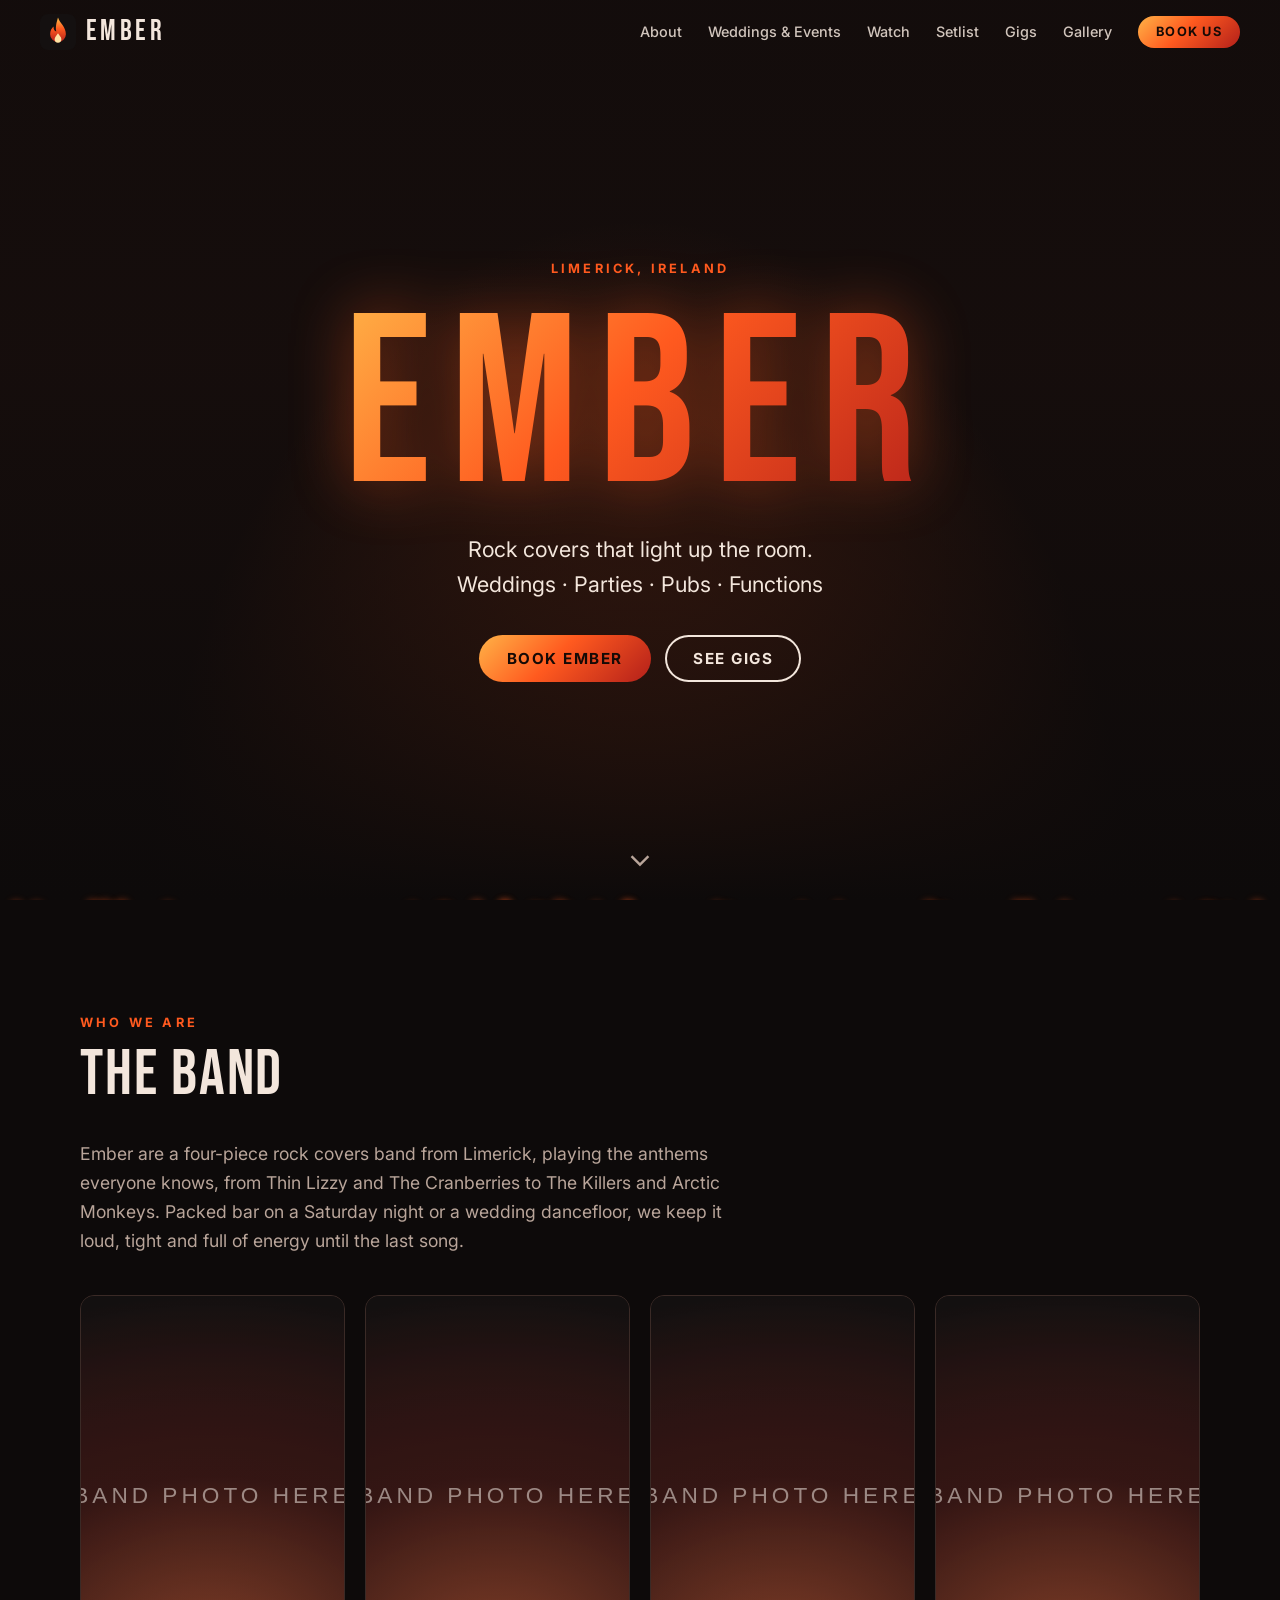
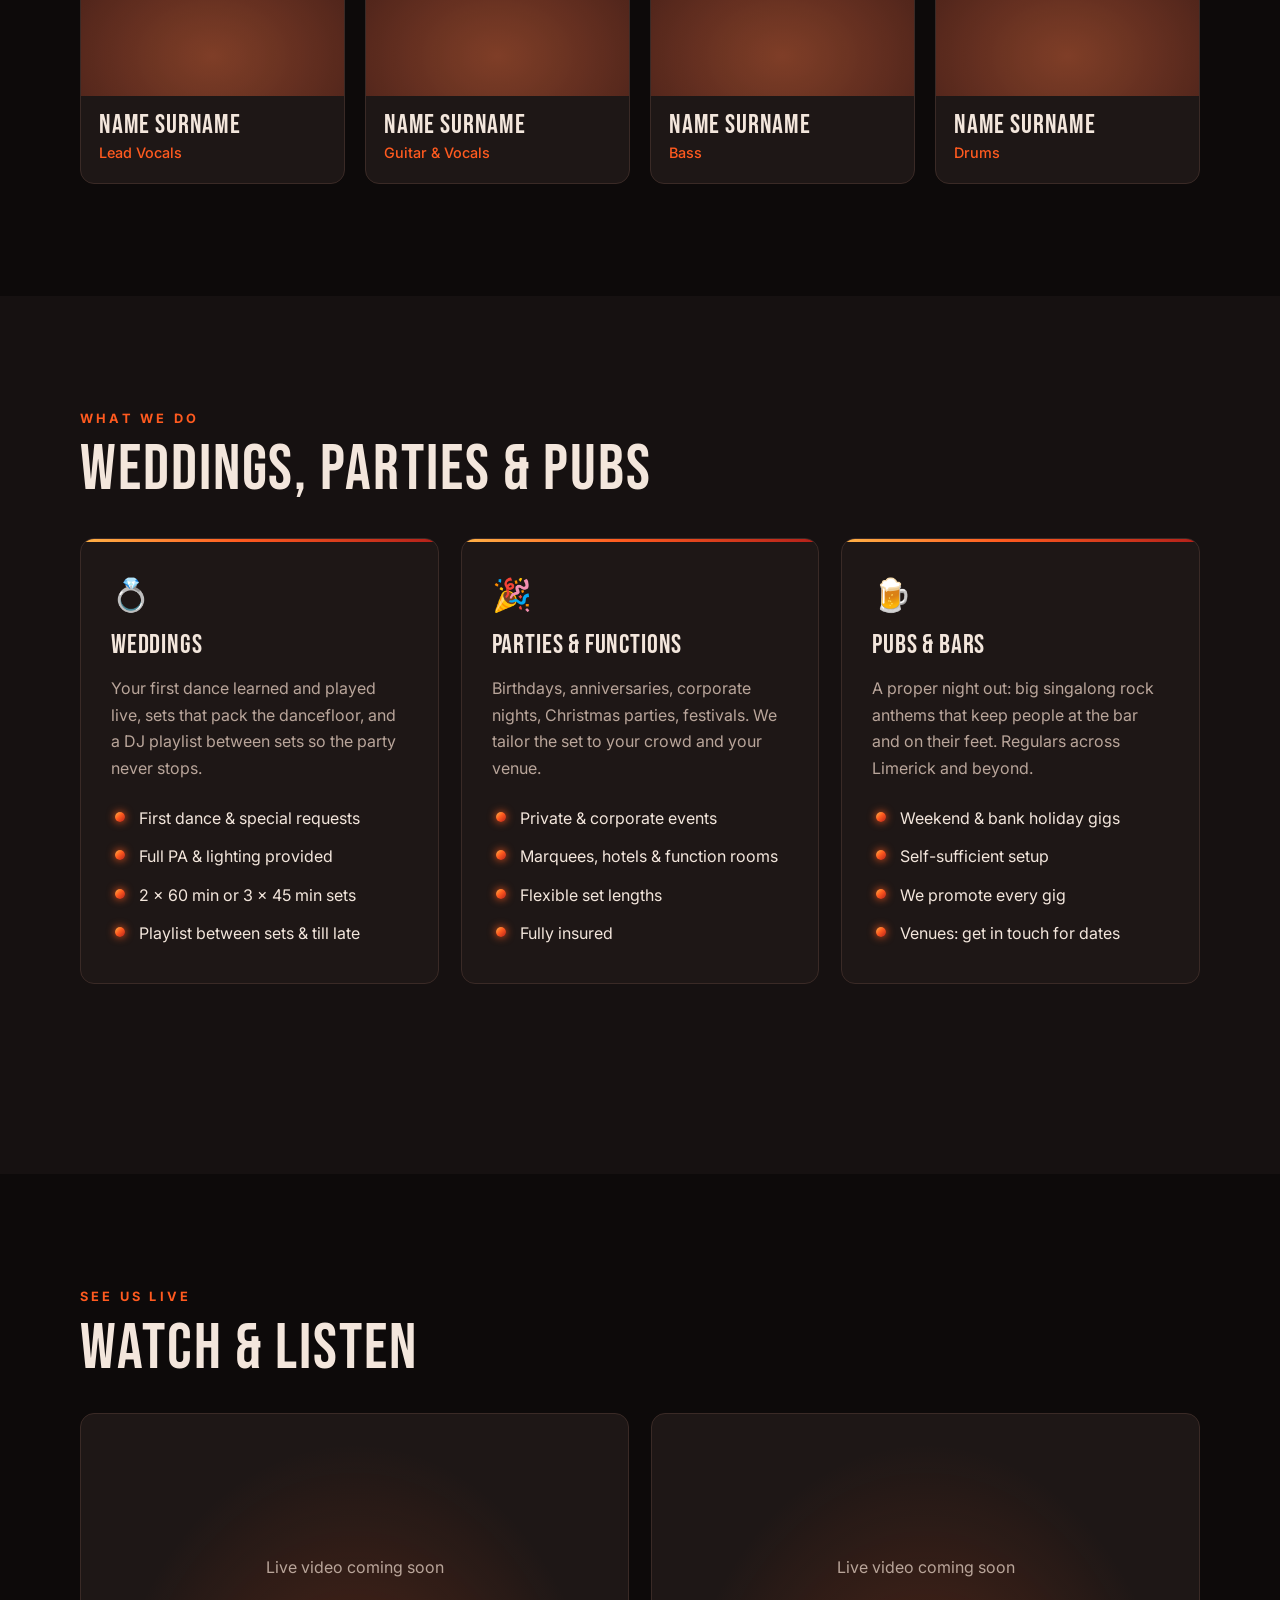
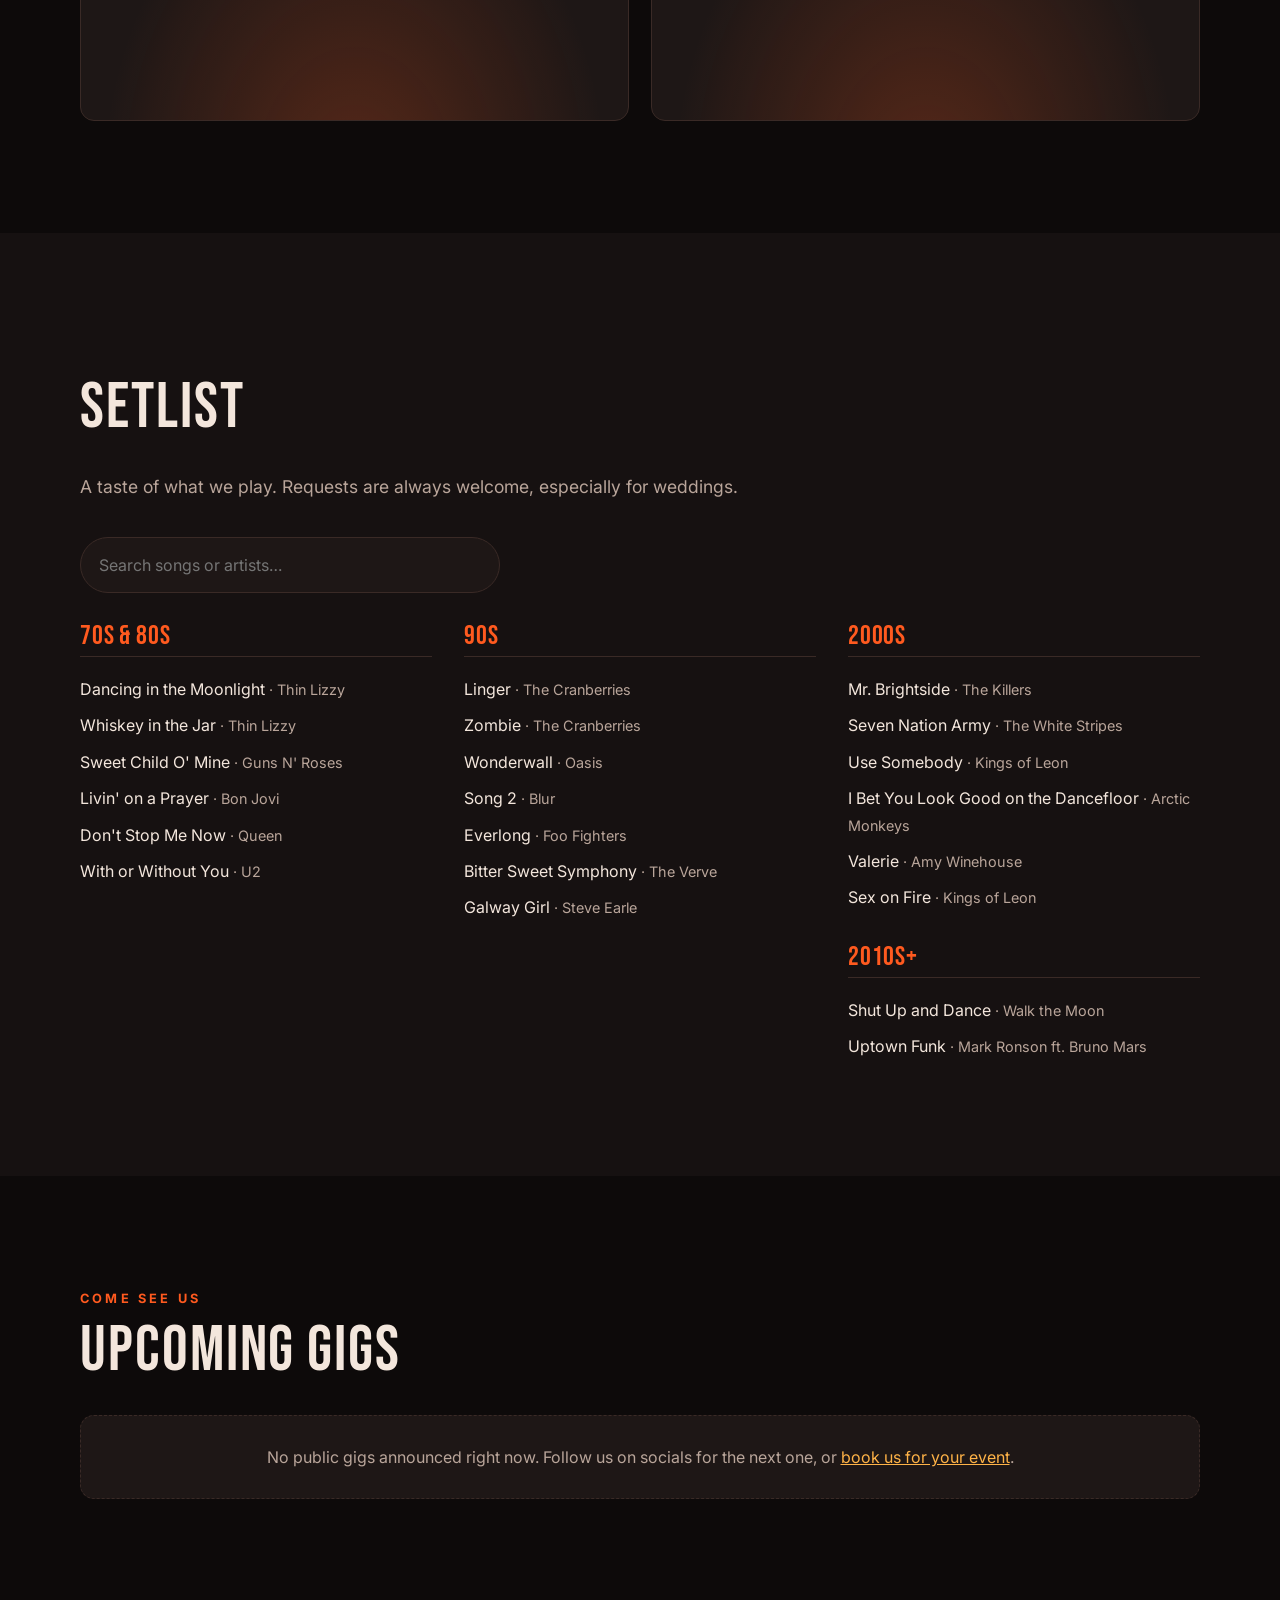
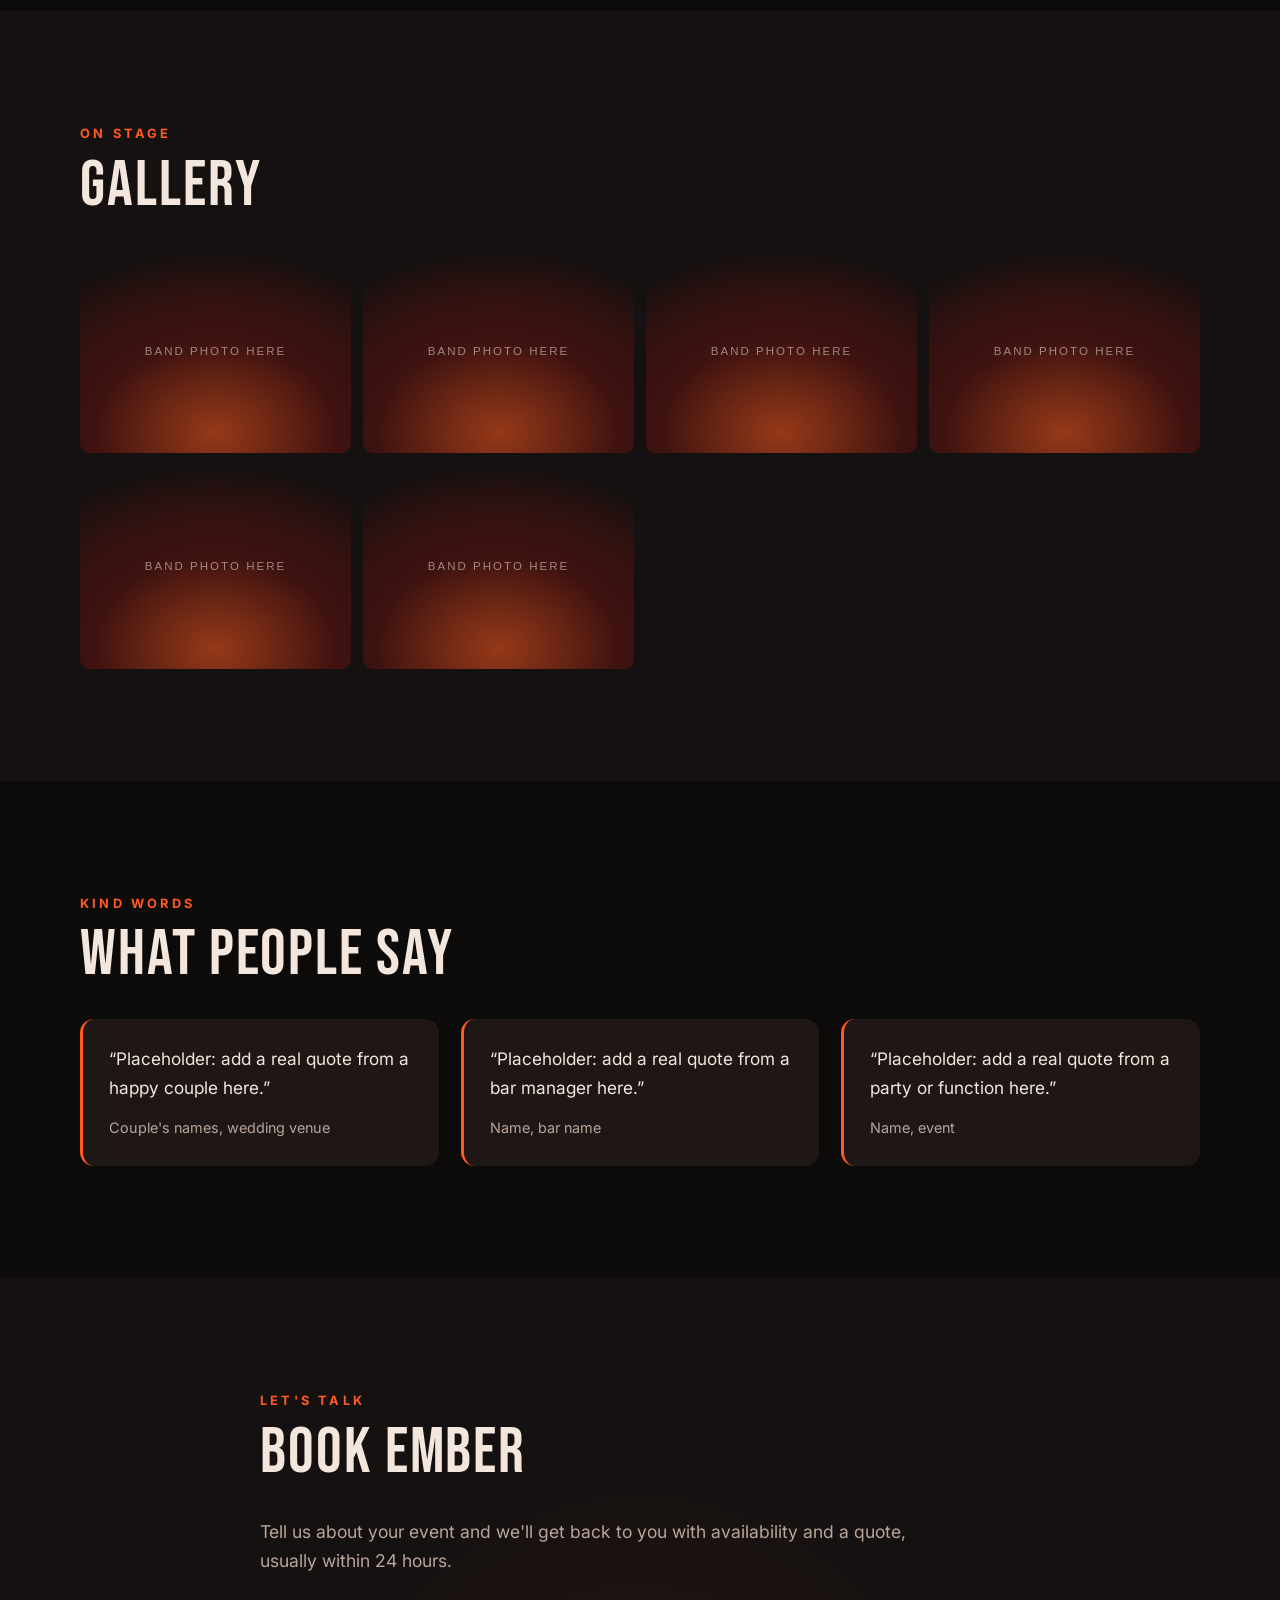
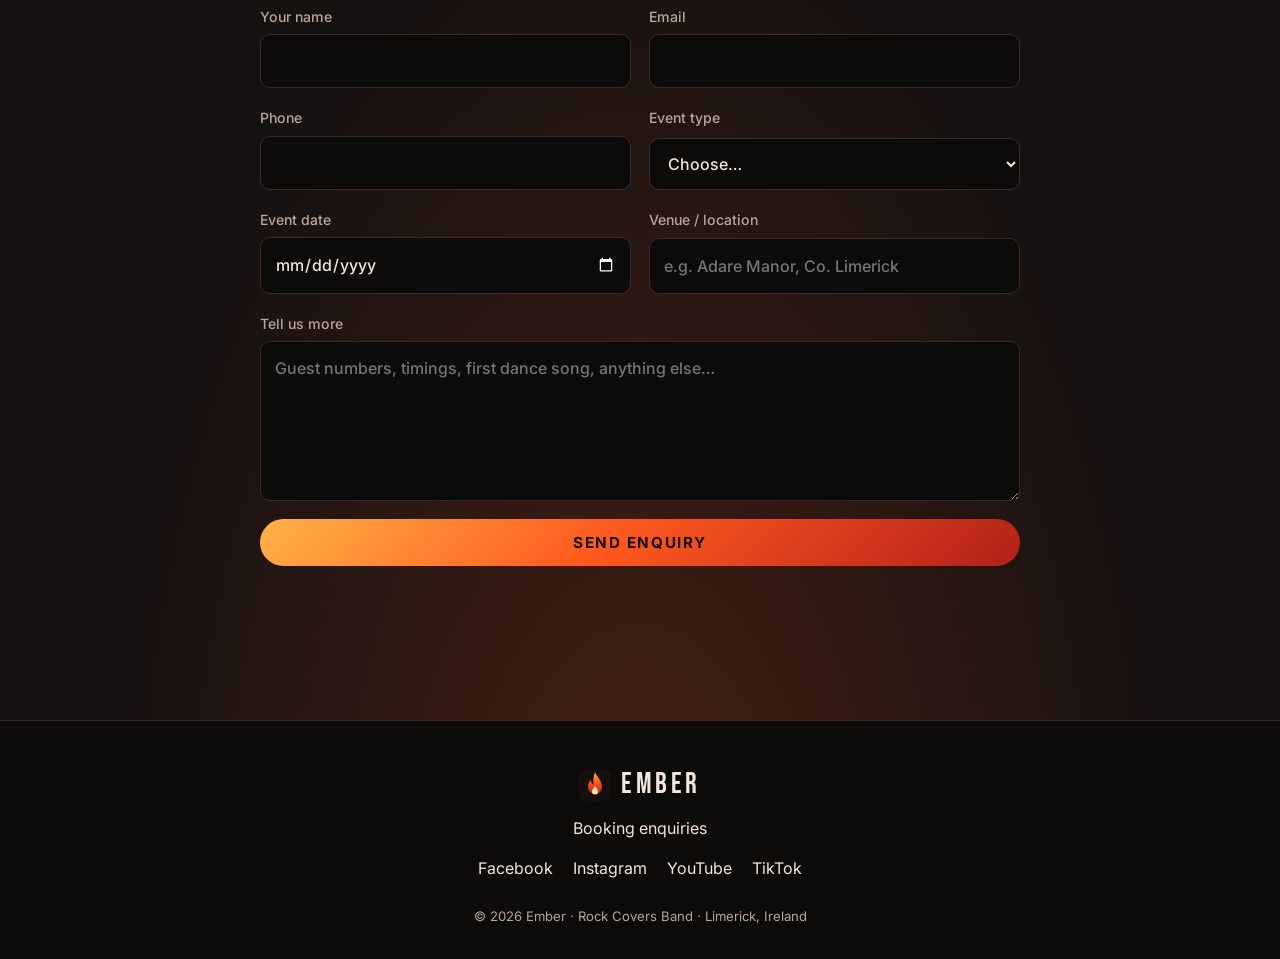
==== index.html @ 94ee2425 "Ember website: initial site" ====
<!doctype html>
<html lang="en-IE">
<head>
  <meta charset="utf-8">
  <meta name="viewport" content="width=device-width, initial-scale=1">
  <title>Ember | Rock Covers Band, Limerick | Weddings, Parties &amp; Pubs</title>
  <meta name="description" content="Ember is a high-energy rock covers band based in Limerick, Ireland. Book us for weddings, parties, corporate events and functions across Munster.">
  <link rel="canonical" href="https://emberireland.com/">
  <meta name="theme-color" content="#0d0a0a">
  <link rel="icon" href="images/logo.svg" type="image/svg+xml">

  <!-- Social sharing previews (swap og-image for a real band photo, 1200x630) -->
  <meta property="og:type" content="website">
  <meta property="og:title" content="Ember | Rock Covers Band, Limerick">
  <meta property="og:description" content="Rock covers for weddings, parties and pubs across Limerick and Munster.">
  <meta property="og:url" content="https://emberireland.com/">
  <meta property="og:image" content="https://emberireland.com/images/og-image.jpg">
  <meta name="twitter:card" content="summary_large_image">

  <link rel="preconnect" href="https://fonts.googleapis.com">
  <link rel="preconnect" href="https://fonts.gstatic.com" crossorigin>
  <link href="https://fonts.googleapis.com/css2?family=Bebas+Neue&family=Inter:wght@400;500;700&display=swap" rel="stylesheet">
  <link rel="stylesheet" href="css/style.css">

  <script type="application/ld+json">
  {
    "@context": "https://schema.org",
    "@type": "MusicGroup",
    "name": "Ember",
    "url": "https://emberireland.com/",
    "genre": ["Rock", "Covers", "Wedding Band"],
    "description": "Rock covers band from Limerick, Ireland, available for weddings, parties and functions.",
    "foundingLocation": { "@type": "Place", "name": "Limerick, Ireland" },
    "areaServed": ["Limerick", "Clare", "Tipperary", "Cork", "Kerry", "Munster", "Ireland"],
    "sameAs": []
  }
  </script>
</head>
<body>
  <a class="skip-link" href="#main">Skip to content</a>

  <header class="nav" id="top">
    <div class="nav__inner">
      <a class="nav__brand" href="#top" aria-label="Ember home">
        <img src="images/logo.svg" alt="" width="36" height="36">
        <span>EMBER</span>
      </a>
      <button class="nav__toggle" aria-expanded="false" aria-controls="nav-menu" aria-label="Open menu">
        <span></span><span></span><span></span>
      </button>
      <nav id="nav-menu" class="nav__menu" aria-label="Main">
        <a href="#about">About</a>
        <a href="#services">Weddings &amp; Events</a>
        <a href="#media">Watch</a>
        <a href="#setlist">Setlist</a>
        <a href="#gigs">Gigs</a>
        <a href="#gallery">Gallery</a>
        <a class="btn btn--small" href="#book">Book Us</a>
      </nav>
    </div>
  </header>

  <main id="main">
    <!-- HERO -->
    <section class="hero">
      <div class="hero__bg" aria-hidden="true"></div>
      <div class="hero__sparks" aria-hidden="true"></div>
      <div class="hero__content">
        <p class="eyebrow">Limerick, Ireland</p>
        <h1 class="hero__title">EMBER</h1>
        <p class="hero__tag">Rock covers that light up the room.<br>Weddings &middot; Parties &middot; Pubs &middot; Functions</p>
        <div class="hero__ctas">
          <a class="btn" href="#book">Book Ember</a>
          <a class="btn btn--ghost" href="#gigs">See Gigs</a>
        </div>
      </div>
      <a class="hero__scroll" href="#about" aria-label="Scroll down">&#8964;</a>
    </section>

    <!-- ABOUT -->
    <section class="section" id="about">
      <div class="container">
        <p class="eyebrow">Who we are</p>
        <h2>The Band</h2>
        <p class="lead">
          <!-- REPLACE: real band bio -->
          Ember are a four-piece rock covers band from Limerick, playing the anthems everyone knows,
          from Thin Lizzy and The Cranberries to The Killers and Arctic Monkeys. Packed bar on a Saturday
          night or a wedding dancefloor, we keep it loud, tight and full of energy until the last song.
        </p>
        <div class="members">
          <!-- REPLACE: member photos, names and instruments -->
          <article class="member">
            <img src="images/placeholder.svg" alt="Band member photo" loading="lazy" width="400" height="400">
            <h3>Name Surname</h3><p>Lead Vocals</p>
          </article>
          <article class="member">
            <img src="images/placeholder.svg" alt="Band member photo" loading="lazy" width="400" height="400">
            <h3>Name Surname</h3><p>Guitar &amp; Vocals</p>
          </article>
          <article class="member">
            <img src="images/placeholder.svg" alt="Band member photo" loading="lazy" width="400" height="400">
            <h3>Name Surname</h3><p>Bass</p>
          </article>
          <article class="member">
            <img src="images/placeholder.svg" alt="Band member photo" loading="lazy" width="400" height="400">
            <h3>Name Surname</h3><p>Drums</p>
          </article>
        </div>
      </div>
    </section>

    <!-- SERVICES -->
    <section class="section section--alt" id="services">
      <div class="container">
        <p class="eyebrow">What we do</p>
        <h2>Weddings, Parties &amp; Pubs</h2>
        <div class="cards">
          <article class="card">
            <div class="card__icon" aria-hidden="true">&#128141;</div>
            <h3>Weddings</h3>
            <p>Your first dance learned and played live, sets that pack the dancefloor, and a DJ playlist between sets so the party never stops.</p>
            <ul class="ticks">
              <li>First dance &amp; special requests</li>
              <li>Full PA &amp; lighting provided</li>
              <li>2 &times; 60 min or 3 &times; 45 min sets</li>
              <li>Playlist between sets &amp; till late</li>
            </ul>
          </article>
          <article class="card">
            <div class="card__icon" aria-hidden="true">&#127881;</div>
            <h3>Parties &amp; Functions</h3>
            <p>Birthdays, anniversaries, corporate nights, Christmas parties, festivals. We tailor the set to your crowd and your venue.</p>
            <ul class="ticks">
              <li>Private &amp; corporate events</li>
              <li>Marquees, hotels &amp; function rooms</li>
              <li>Flexible set lengths</li>
              <li>Fully insured</li>
            </ul>
          </article>
          <article class="card">
            <div class="card__icon" aria-hidden="true">&#127866;</div>
            <h3>Pubs &amp; Bars</h3>
            <p>A proper night out: big singalong rock anthems that keep people at the bar and on their feet. Regulars across Limerick and beyond.</p>
            <ul class="ticks">
              <li>Weekend &amp; bank holiday gigs</li>
              <li>Self-sufficient setup</li>
              <li>We promote every gig</li>
              <li>Venues: get in touch for dates</li>
            </ul>
          </article>
        </div>
        <p class="area">Based in Limerick. Playing Limerick, Clare, Tipperary, Cork, Kerry and anywhere in Ireland on request.</p>
      </div>
    </section>

    <!-- MEDIA -->
    <section class="section" id="media">
      <div class="container">
        <p class="eyebrow">See us live</p>
        <h2>Watch &amp; Listen</h2>
        <!-- REPLACE: put a YouTube video ID in data-youtube (the part after v= in the URL) -->
        <div class="videos">
          <div class="video" data-youtube="" data-title="Ember live, video 1"></div>
          <div class="video" data-youtube="" data-title="Ember live, video 2"></div>
        </div>
      </div>
    </section>

    <!-- SETLIST -->
    <section class="section section--alt" id="setlist">
      <div class="container">
        <p class="eyebrow">What we play</p>
        <h2>Setlist</h2>
        <p class="lead">A taste of what we play. Requests are always welcome, especially for weddings.</p>
        <label class="search">
          <span class="sr-only">Search songs or artists</span>
          <input type="search" id="setlist-search" placeholder="Search songs or artists&hellip;" autocomplete="off">
        </label>
        <div id="setlist-list" class="setlist" aria-live="polite"></div>
      </div>
    </section>

    <!-- GIGS -->
    <section class="section" id="gigs">
      <div class="container">
        <p class="eyebrow">Come see us</p>
        <h2>Upcoming Gigs</h2>
        <ol id="gig-list" class="gigs" aria-live="polite"></ol>
      </div>
    </section>

    <!-- GALLERY -->
    <section class="section section--alt" id="gallery">
      <div class="container">
        <p class="eyebrow">On stage</p>
        <h2>Gallery</h2>
        <!-- REPLACE: add photos to images/gallery/ and update the src/href below -->
        <div class="gallery">
          <a href="images/placeholder.svg"><img src="images/placeholder.svg" alt="Ember live on stage" loading="lazy" width="800" height="600"></a>
          <a href="images/placeholder.svg"><img src="images/placeholder.svg" alt="Crowd at an Ember gig" loading="lazy" width="800" height="600"></a>
          <a href="images/placeholder.svg"><img src="images/placeholder.svg" alt="Ember playing a wedding" loading="lazy" width="800" height="600"></a>
          <a href="images/placeholder.svg"><img src="images/placeholder.svg" alt="Guitarist close-up" loading="lazy" width="800" height="600"></a>
          <a href="images/placeholder.svg"><img src="images/placeholder.svg" alt="Drummer on stage" loading="lazy" width="800" height="600"></a>
          <a href="images/placeholder.svg"><img src="images/placeholder.svg" alt="Dancefloor at a party" loading="lazy" width="800" height="600"></a>
        </div>
      </div>
    </section>

    <!-- TESTIMONIALS -->
    <section class="section" id="reviews">
      <div class="container">
        <p class="eyebrow">Kind words</p>
        <h2>What People Say</h2>
        <!-- REPLACE: real quotes from couples and venues -->
        <div class="quotes">
          <blockquote class="quote">
            <p>&ldquo;Placeholder: add a real quote from a happy couple here.&rdquo;</p>
            <footer>Couple's names, wedding venue</footer>
          </blockquote>
          <blockquote class="quote">
            <p>&ldquo;Placeholder: add a real quote from a bar manager here.&rdquo;</p>
            <footer>Name, bar name</footer>
          </blockquote>
          <blockquote class="quote">
            <p>&ldquo;Placeholder: add a real quote from a party or function here.&rdquo;</p>
            <footer>Name, event</footer>
          </blockquote>
        </div>
      </div>
    </section>

    <!-- BOOKING -->
    <section class="section section--glow" id="book">
      <div class="container container--narrow">
        <p class="eyebrow">Let's talk</p>
        <h2>Book Ember</h2>
        <p class="lead">Tell us about your event and we'll get back to you with availability and a quote, usually within 24 hours.</p>

        <!-- REPLACE: YOUR_FORM_ID with the ID from formspree.io -->
        <form id="booking-form" class="form" action="https://formspree.io/f/YOUR_FORM_ID" method="POST">
          <div class="form__row">
            <label>Your name<input name="name" required autocomplete="name"></label>
            <label>Email<input name="email" type="email" required autocomplete="email"></label>
          </div>
          <div class="form__row">
            <label>Phone<input name="phone" type="tel" autocomplete="tel"></label>
            <label>Event type
              <select name="event_type" required>
                <option value="">Choose&hellip;</option>
                <option>Wedding</option>
                <option>Private party</option>
                <option>Corporate event</option>
                <option>Pub / bar gig</option>
                <option>Other</option>
              </select>
            </label>
          </div>
          <div class="form__row">
            <label>Event date<input name="event_date" type="date"></label>
            <label>Venue / location<input name="venue" placeholder="e.g. Adare Manor, Co. Limerick"></label>
          </div>
          <label>Tell us more<textarea name="message" rows="5" placeholder="Guest numbers, timings, first dance song, anything else&hellip;"></textarea></label>
          <!-- Honeypot: hidden from people, bots fill it in -->
          <label class="hp" aria-hidden="true">Leave blank<input name="_gotcha" tabindex="-1" autocomplete="off"></label>
          <input type="hidden" name="_subject" value="New booking enquiry from emberireland.com">
          <button class="btn btn--block" type="submit">Send Enquiry</button>
          <p class="form__status" role="status" aria-live="polite"></p>
        </form>
      </div>
    </section>
  </main>

  <footer class="footer">
    <div class="container footer__inner">
      <div class="footer__brand">
        <img src="images/logo.svg" alt="" width="32" height="32"><span>EMBER</span>
      </div>
      <p class="footer__contact"><a href="#book">Booking enquiries</a></p>
      <!-- REPLACE: real social links -->
      <nav class="socials" aria-label="Social media">
        <a href="https://facebook.com/" rel="noopener" target="_blank">Facebook</a>
        <a href="https://instagram.com/" rel="noopener" target="_blank">Instagram</a>
        <a href="https://youtube.com/" rel="noopener" target="_blank">YouTube</a>
        <a href="https://tiktok.com/" rel="noopener" target="_blank">TikTok</a>
      </nav>
      <p class="footer__small">&copy; <span id="year"></span> Ember &middot; Rock Covers Band &middot; Limerick, Ireland</p>
    </div>
  </footer>

  <div class="lightbox" id="lightbox" hidden>
    <button class="lightbox__close" aria-label="Close">&times;</button>
    <button class="lightbox__prev" aria-label="Previous photo">&#8249;</button>
    <img alt="">
    <button class="lightbox__next" aria-label="Next photo">&#8250;</button>
  </div>

  <script src="js/main.js" defer></script>
</body>
</html>
---- css/style.css ----
/* ===== Ember: theme tokens ===== */
:root {
  --bg: #0d0a0a;
  --bg-alt: #161111;
  --surface: #1e1716;
  --line: #3a2a26;
  --text: #f3e6dc;
  --muted: #b9a59a;
  --ember: #ff5a1f;
  --ember-hot: #ffb347;
  --ember-deep: #b3201a;
  --grad: linear-gradient(135deg, var(--ember-hot), var(--ember) 45%, var(--ember-deep));
  --radius: 14px;
  --display: "Bebas Neue", Impact, "Arial Narrow", sans-serif;
  --body: "Inter", system-ui, -apple-system, "Segoe UI", sans-serif;
  --nav-h: 64px;
}

*, *::before, *::after { box-sizing: border-box; }
html { scroll-behavior: smooth; scroll-padding-top: var(--nav-h); }
body {
  margin: 0;
  background: var(--bg);
  color: var(--text);
  font: 400 1rem/1.65 var(--body);
  -webkit-font-smoothing: antialiased;
  overflow-x: hidden;
}
img { max-width: 100%; display: block; }
a { color: var(--ember-hot); }
h1, h2, h3 { font-family: var(--display); font-weight: 400; letter-spacing: .03em; line-height: 1; margin: 0 0 .5em; }
h2 { font-size: clamp(2.6rem, 6vw, 4rem); }
h3 { font-size: 1.7rem; }

.sr-only, .hp { position: absolute !important; width: 1px; height: 1px; overflow: hidden; clip: rect(0 0 0 0); white-space: nowrap; }
.skip-link { position: absolute; left: -999px; top: 8px; background: var(--ember); color: #000; padding: 8px 14px; z-index: 100; border-radius: 6px; }
.skip-link:focus { left: 8px; }
:focus-visible { outline: 2px solid var(--ember-hot); outline-offset: 3px; }

.container { width: min(1120px, 100% - 32px); margin-inline: auto; }
.container--narrow { width: min(760px, 100% - 32px); }
.section { padding: clamp(64px, 10vw, 112px) 0; }
.section--alt { background: var(--bg-alt); }
.section--glow { background: radial-gradient(ellipse at 50% 120%, rgba(255, 90, 31, .22), transparent 60%), var(--bg-alt); }
.eyebrow { color: var(--ember); text-transform: uppercase; letter-spacing: .25em; font-size: .8rem; font-weight: 700; margin: 0 0 .6rem; }
.lead { color: var(--muted); font-size: 1.1rem; max-width: 62ch; }

/* ===== Buttons ===== */
.btn {
  display: inline-block; border: 0; cursor: pointer;
  background: var(--grad); color: #160a06;
  font: 700 .95rem/1 var(--body); text-transform: uppercase; letter-spacing: .1em; text-decoration: none;
  padding: 16px 28px; border-radius: 999px;
  box-shadow: 0 0 0 rgba(255, 90, 31, 0);
  transition: transform .15s, box-shadow .25s;
}
.btn:hover { transform: translateY(-2px); box-shadow: 0 8px 30px rgba(255, 90, 31, .45); }
.btn--ghost { background: transparent; color: var(--text); box-shadow: inset 0 0 0 2px var(--text); }
.btn--ghost:hover { box-shadow: inset 0 0 0 2px var(--ember-hot), 0 8px 30px rgba(255, 90, 31, .25); color: var(--ember-hot); }
.btn--small { padding: 10px 18px; font-size: .8rem; }
.btn--block { width: 100%; }
.btn[disabled] { opacity: .6; cursor: wait; }

/* ===== Nav ===== */
.nav {
  position: fixed; inset: 0 0 auto; z-index: 50; height: var(--nav-h);
  transition: background .3s, box-shadow .3s;
}
.nav.is-scrolled { background: rgba(13, 10, 10, .92); backdrop-filter: blur(10px); box-shadow: 0 1px 0 var(--line); }
.nav__inner { height: 100%; width: min(1200px, 100% - 32px); margin-inline: auto; display: flex; align-items: center; justify-content: space-between; }
.nav__brand { display: flex; align-items: center; gap: 10px; color: var(--text); text-decoration: none; font: 1.8rem/1 var(--display); letter-spacing: .12em; }
.nav__menu { display: flex; align-items: center; gap: 26px; }
.nav__menu a:not(.btn) { color: var(--text); text-decoration: none; font-size: .9rem; font-weight: 500; opacity: .85; }
.nav__menu a:not(.btn):hover { opacity: 1; color: var(--ember-hot); }
.nav__toggle { display: none; background: none; border: 0; padding: 10px; cursor: pointer; }
.nav__toggle span { display: block; width: 24px; height: 2px; background: var(--text); margin: 5px 0; transition: transform .25s, opacity .25s; }

@media (max-width: 900px) {
  .nav__toggle { display: block; }
  .nav__menu {
    position: fixed; inset: var(--nav-h) 0 auto; flex-direction: column; gap: 0;
    background: rgba(13, 10, 10, .98); border-bottom: 1px solid var(--line);
    padding: 8px 16px 24px; transform: translateY(-120%); transition: transform .3s;
  }
  .nav__menu a:not(.btn) { width: 100%; padding: 14px 0; border-bottom: 1px solid var(--line); font-size: 1.05rem; }
  .nav__menu .btn { margin-top: 18px; }
  .nav.is-open { background: rgba(13, 10, 10, .98); }
  .nav.is-open .nav__menu { transform: none; }
  .nav.is-open .nav__toggle span:nth-child(1) { transform: translateY(7px) rotate(45deg); }
  .nav.is-open .nav__toggle span:nth-child(2) { opacity: 0; }
  .nav.is-open .nav__toggle span:nth-child(3) { transform: translateY(-7px) rotate(-45deg); }
}

/* ===== Hero ===== */
.hero { position: relative; min-height: 100svh; display: grid; place-items: center; text-align: center; overflow: hidden; isolation: isolate; }
.hero__bg {
  position: absolute; inset: 0; z-index: -2;
  /* REPLACE: add a real live photo as a final layer, e.g. url("../images/hero.jpg") center / cover */
  background:
    linear-gradient(180deg, rgba(13,10,10,.55), rgba(13,10,10,.35) 40%, var(--bg)),
    radial-gradient(ellipse at 50% 110%, rgba(255, 90, 31, .55), transparent 55%),
    #1a0f0d;
}
.hero__sparks { position: absolute; inset: 0; z-index: -1; pointer-events: none; }
.spark {
  position: absolute; bottom: -10px; width: 4px; height: 4px; border-radius: 50%;
  background: var(--ember-hot); box-shadow: 0 0 8px 2px var(--ember);
  animation: rise linear infinite;
}
@keyframes rise {
  0% { transform: translate(0, 0) scale(1); opacity: 0; }
  10% { opacity: 1; }
  100% { transform: translate(var(--drift, 20px), -100vh) scale(.3); opacity: 0; }
}
.hero__content { padding: calc(var(--nav-h) + 24px) 16px 48px; }
.hero__title {
  font-size: clamp(6rem, 24vw, 15rem); letter-spacing: .08em; margin: 0;
  background: var(--grad); -webkit-background-clip: text; background-clip: text; color: transparent;
  filter: drop-shadow(0 0 30px rgba(255, 90, 31, .45));
  animation: flicker 6s infinite;
}
@keyframes flicker {
  0%, 100% { filter: drop-shadow(0 0 30px rgba(255, 90, 31, .45)); }
  50% { filter: drop-shadow(0 0 46px rgba(255, 120, 40, .7)); }
}
.hero__tag { font-size: clamp(1.05rem, 2.6vw, 1.35rem); color: var(--text); margin: .2rem 0 2rem; }
.hero__ctas { display: flex; flex-wrap: wrap; gap: 14px; justify-content: center; }
.hero__scroll { position: absolute; bottom: 18px; left: 50%; transform: translateX(-50%); color: var(--muted); font-size: 2rem; text-decoration: none; animation: bob 2s infinite; }
@keyframes bob { 50% { transform: translate(-50%, 6px); } }

/* ===== About ===== */
.members { display: grid; grid-template-columns: repeat(auto-fit, minmax(200px, 1fr)); gap: 20px; margin-top: 40px; }
.member { background: var(--surface); border: 1px solid var(--line); border-radius: var(--radius); overflow: hidden; }
.member img { aspect-ratio: 1; object-fit: cover; width: 100%; filter: grayscale(.3); transition: filter .3s, transform .4s; }
.member:hover img { filter: none; transform: scale(1.04); }
.member h3 { margin: 16px 18px 2px; }
.member p { margin: 0 18px 18px; color: var(--ember); font-weight: 500; font-size: .9rem; }

/* ===== Services ===== */
.cards { display: grid; grid-template-columns: repeat(auto-fit, minmax(280px, 1fr)); gap: 22px; margin-top: 36px; }
.card { background: var(--surface); border: 1px solid var(--line); border-radius: var(--radius); padding: 30px; position: relative; overflow: hidden; transition: border-color .3s, transform .3s; }
.card::before { content: ""; position: absolute; inset: 0 0 auto; height: 3px; background: var(--grad); }
.card:hover { border-color: var(--ember); transform: translateY(-4px); }
.card__icon { font-size: 2rem; margin-bottom: 10px; }
.card p { color: var(--muted); }
.ticks { list-style: none; padding: 0; margin: 18px 0 0; }
.ticks li { padding: 6px 0 6px 28px; position: relative; }
.ticks li::before { content: ""; position: absolute; left: 4px; top: 13px; width: 10px; height: 10px; border-radius: 50%; background: var(--grad); box-shadow: 0 0 8px var(--ember); }
.area { text-align: center; color: var(--muted); margin-top: 36px; }

/* ===== Media ===== */
.videos { display: grid; grid-template-columns: repeat(auto-fit, minmax(300px, 1fr)); gap: 22px; margin-top: 30px; }
.video { position: relative; aspect-ratio: 16 / 9; border-radius: var(--radius); overflow: hidden; background: var(--surface) center / cover; border: 1px solid var(--line); }
.video iframe { position: absolute; inset: 0; width: 100%; height: 100%; border: 0; }
.video__play {
  position: absolute; inset: 0; width: 100%; border: 0; cursor: pointer;
  background: linear-gradient(transparent, rgba(0,0,0,.5)); color: var(--text);
  display: grid; place-items: center; font: 500 .95rem var(--body);
}
.video__play::before { content: ""; width: 74px; height: 74px; border-radius: 50%; background: var(--grad); box-shadow: 0 0 30px var(--ember); }
.video__play::after { content: ""; position: absolute; border-style: solid; border-width: 13px 0 13px 22px; border-color: transparent transparent transparent #160a06; margin-left: 6px; }
.video--empty { display: grid; place-items: center; color: var(--muted); text-align: center; padding: 20px;
  background: radial-gradient(ellipse at 50% 120%, rgba(255,90,31,.25), transparent 65%), var(--surface); }

/* ===== Setlist ===== */
.search input {
  width: 100%; max-width: 420px; margin: 18px 0 30px; padding: 14px 18px;
  background: var(--surface); color: var(--text); border: 1px solid var(--line); border-radius: 999px; font: inherit;
}
.search input:focus { border-color: var(--ember); outline: none; box-shadow: 0 0 0 3px rgba(255, 90, 31, .25); }
.setlist { columns: 3 260px; column-gap: 32px; }
.setlist__group { break-inside: avoid; margin-bottom: 28px; }
.setlist__group h3 { color: var(--ember); border-bottom: 1px solid var(--line); padding-bottom: 6px; }
.setlist__group ul { list-style: none; padding: 0; margin: 0; }
.setlist__group li { padding: 5px 0; }
.setlist__group li span { color: var(--muted); font-size: .9rem; }
.setlist__empty { color: var(--muted); }

/* ===== Gigs ===== */
.gigs { list-style: none; padding: 0; margin: 30px 0 0; display: grid; gap: 14px; }
.gig {
  display: grid; grid-template-columns: 84px 1fr auto; align-items: center; gap: 20px;
  background: var(--surface); border: 1px solid var(--line); border-radius: var(--radius); padding: 16px 20px;
  transition: border-color .25s;
}
.gig:hover { border-color: var(--ember); }
.gig__date { text-align: center; font-family: var(--display); line-height: .9; }
.gig__day { font-size: 2.6rem; display: block; background: var(--grad); -webkit-background-clip: text; background-clip: text; color: transparent; }
.gig__mon { font-size: 1.1rem; letter-spacing: .12em; color: var(--muted); }
.gig__venue { font-weight: 700; font-size: 1.1rem; margin: 0; }
.gig__meta { margin: 0; color: var(--muted); font-size: .92rem; }
.gig__tag { font-size: .75rem; text-transform: uppercase; letter-spacing: .12em; color: var(--muted); border: 1px solid var(--line); padding: 6px 10px; border-radius: 999px; white-space: nowrap; }
.gigs__empty { color: var(--muted); background: var(--surface); border: 1px dashed var(--line); border-radius: var(--radius); padding: 28px; text-align: center; }
@media (max-width: 560px) {
  .gig { grid-template-columns: 64px 1fr; }
  .gig > :last-child { grid-column: 2; justify-self: start; }
}

/* ===== Gallery ===== */
.gallery { display: grid; grid-template-columns: repeat(auto-fill, minmax(260px, 1fr)); gap: 12px; margin-top: 30px; }
.gallery a { display: block; border-radius: 10px; overflow: hidden; aspect-ratio: 4 / 3; }
.gallery img { width: 100%; height: 100%; object-fit: cover; transition: transform .5s, filter .3s; }
.gallery a:hover img { transform: scale(1.06); filter: brightness(1.1); }

.lightbox { position: fixed; inset: 0; z-index: 200; background: rgba(5, 3, 3, .94); display: grid; place-items: center; padding: 16px; }
.lightbox[hidden] { display: none; }
.lightbox img { max-height: 86vh; max-width: min(1200px, 100%); border-radius: 8px; }
.lightbox button { position: absolute; background: none; border: 0; color: var(--text); font-size: 3rem; cursor: pointer; padding: 10px 16px; line-height: 1; }
.lightbox button:hover { color: var(--ember-hot); }
.lightbox__close { top: 10px; right: 10px; }
.lightbox__prev { left: 6px; top: 50%; transform: translateY(-50%); }
.lightbox__next { right: 6px; top: 50%; transform: translateY(-50%); }

/* ===== Testimonials ===== */
.quotes { display: grid; grid-template-columns: repeat(auto-fit, minmax(260px, 1fr)); gap: 22px; margin-top: 30px; }
.quote { margin: 0; background: var(--surface); border-left: 3px solid var(--ember); border-radius: var(--radius); padding: 26px; }
.quote p { font-size: 1.08rem; margin: 0 0 14px; }
.quote footer { color: var(--muted); font-size: .9rem; }

/* ===== Form ===== */
.form { margin-top: 30px; display: grid; gap: 18px; }
.form__row { display: grid; grid-template-columns: 1fr 1fr; gap: 18px; }
@media (max-width: 600px) { .form__row { grid-template-columns: 1fr; } }
.form label { display: grid; gap: 6px; font-size: .88rem; font-weight: 500; color: var(--muted); }
.form input, .form select, .form textarea {
  width: 100%; padding: 13px 14px; font: inherit; font-size: 1rem; color: var(--text);
  background: var(--bg); border: 1px solid var(--line); border-radius: 10px;
  color-scheme: dark;
}
.form input:focus, .form select:focus, .form textarea:focus { outline: none; border-color: var(--ember); box-shadow: 0 0 0 3px rgba(255, 90, 31, .25); }
.form__status { margin: 0; min-height: 1.5em; text-align: center; }
.form__status.is-ok { color: #7ee2a8; }
.form__status.is-err { color: #ff8a7a; }

/* ===== Footer ===== */
.footer { border-top: 1px solid var(--line); padding: 48px 0 32px; text-align: center; }
.footer__inner { display: grid; gap: 14px; justify-items: center; }
.footer__brand { display: flex; align-items: center; gap: 10px; font: 1.8rem/1 var(--display); letter-spacing: .12em; }
.footer a { color: var(--text); text-decoration: none; }
.footer a:hover { color: var(--ember-hot); }
.footer__contact { margin: 0; display: flex; flex-wrap: wrap; gap: 10px; justify-content: center; }
.socials { display: flex; flex-wrap: wrap; gap: 20px; justify-content: center; }
.footer__small { color: var(--muted); font-size: .82rem; margin: 10px 0 0; }

/* ===== Reveal on scroll ===== */
.reveal { opacity: 0; transform: translateY(24px); transition: opacity .7s, transform .7s; }
.reveal.is-visible { opacity: 1; transform: none; }

@media (prefers-reduced-motion: reduce) {
  html { scroll-behavior: auto; }
  *, *::before, *::after { animation: none !important; transition: none !important; }
  .reveal { opacity: 1; transform: none; }
  .hero__sparks { display: none; }
}
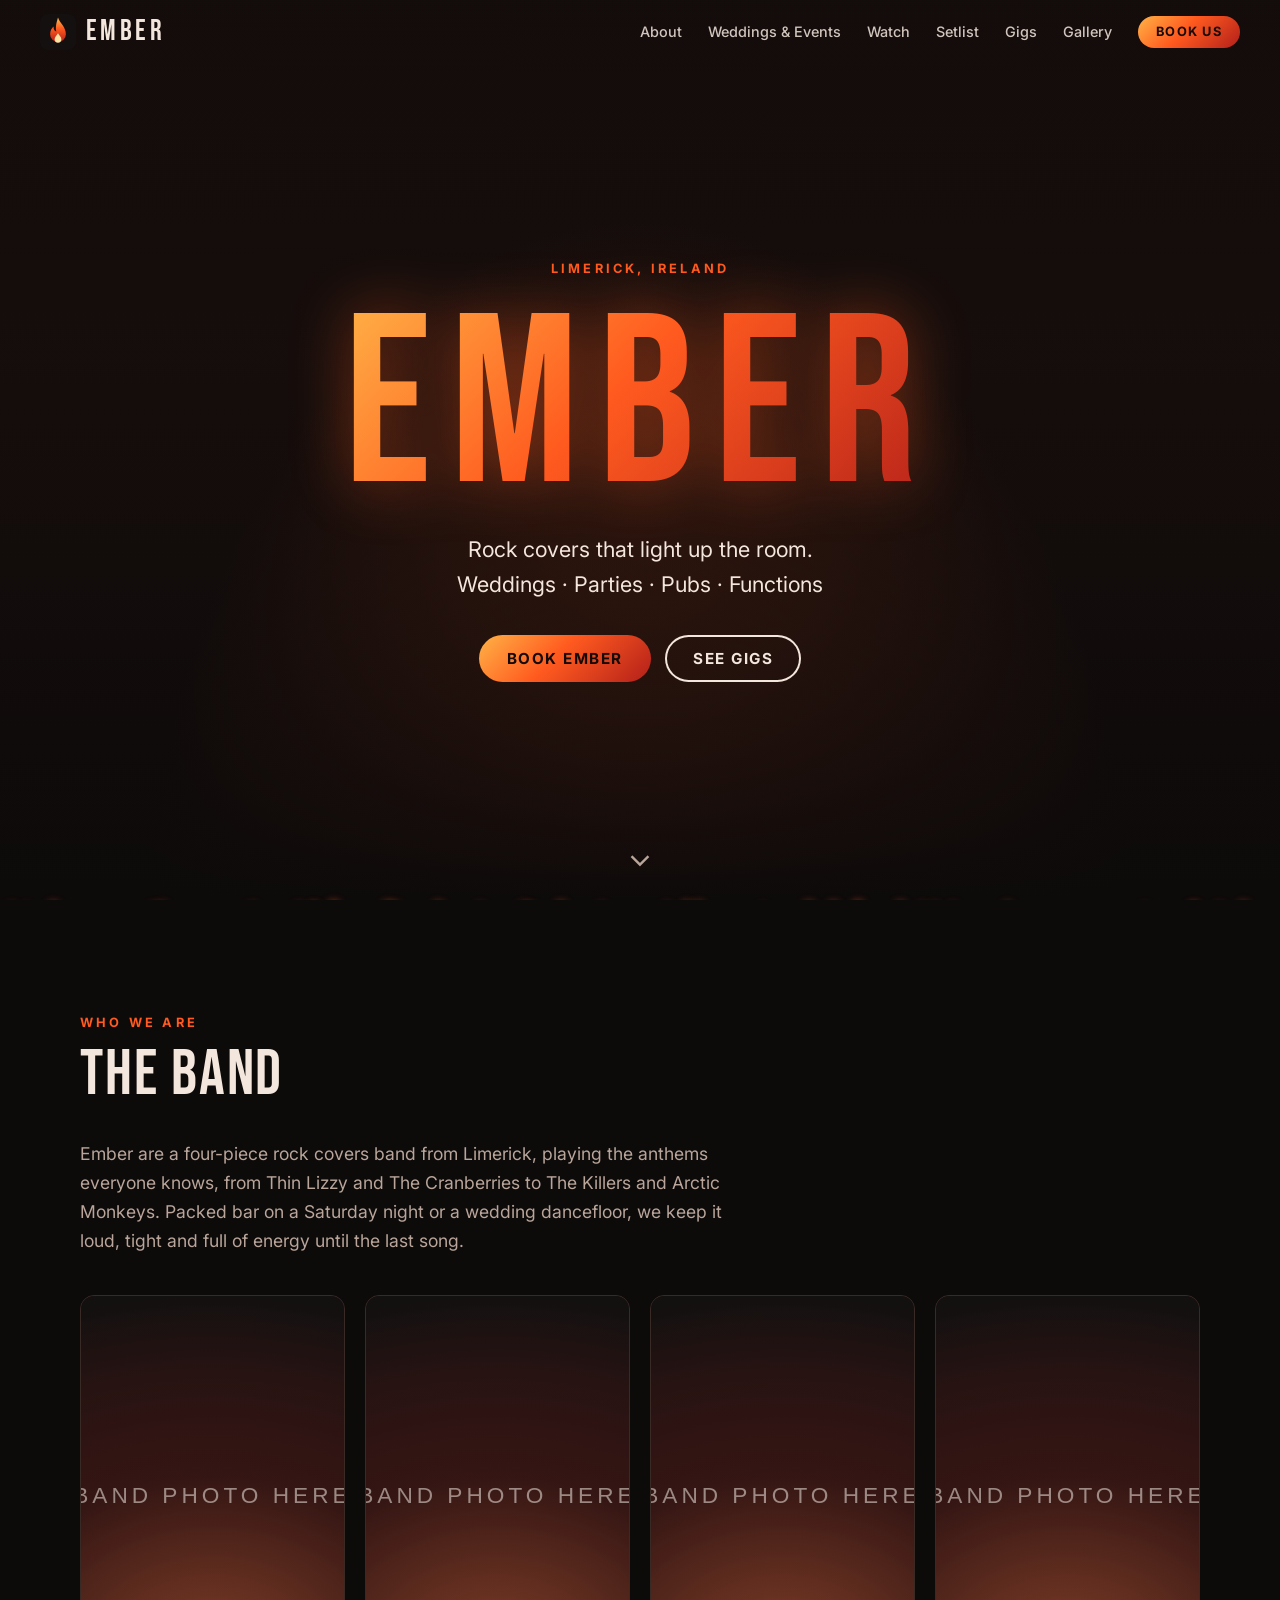
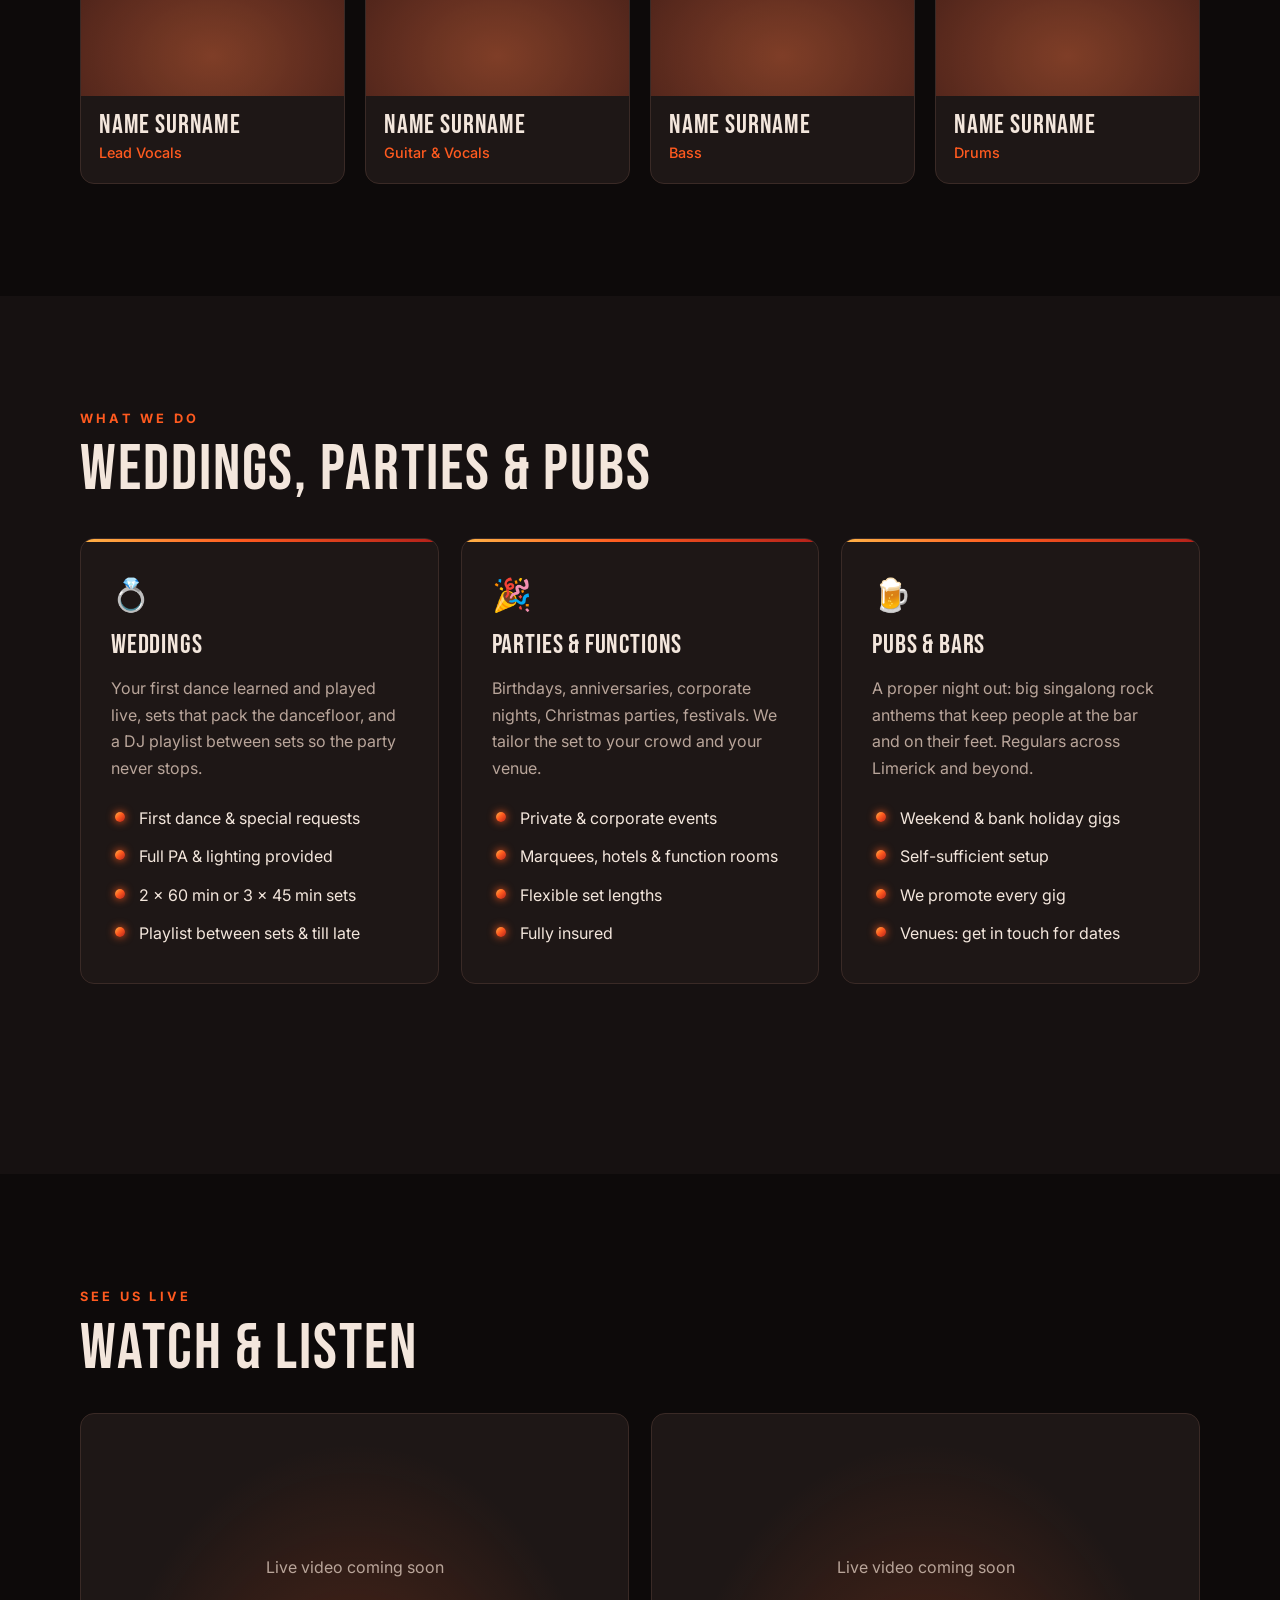
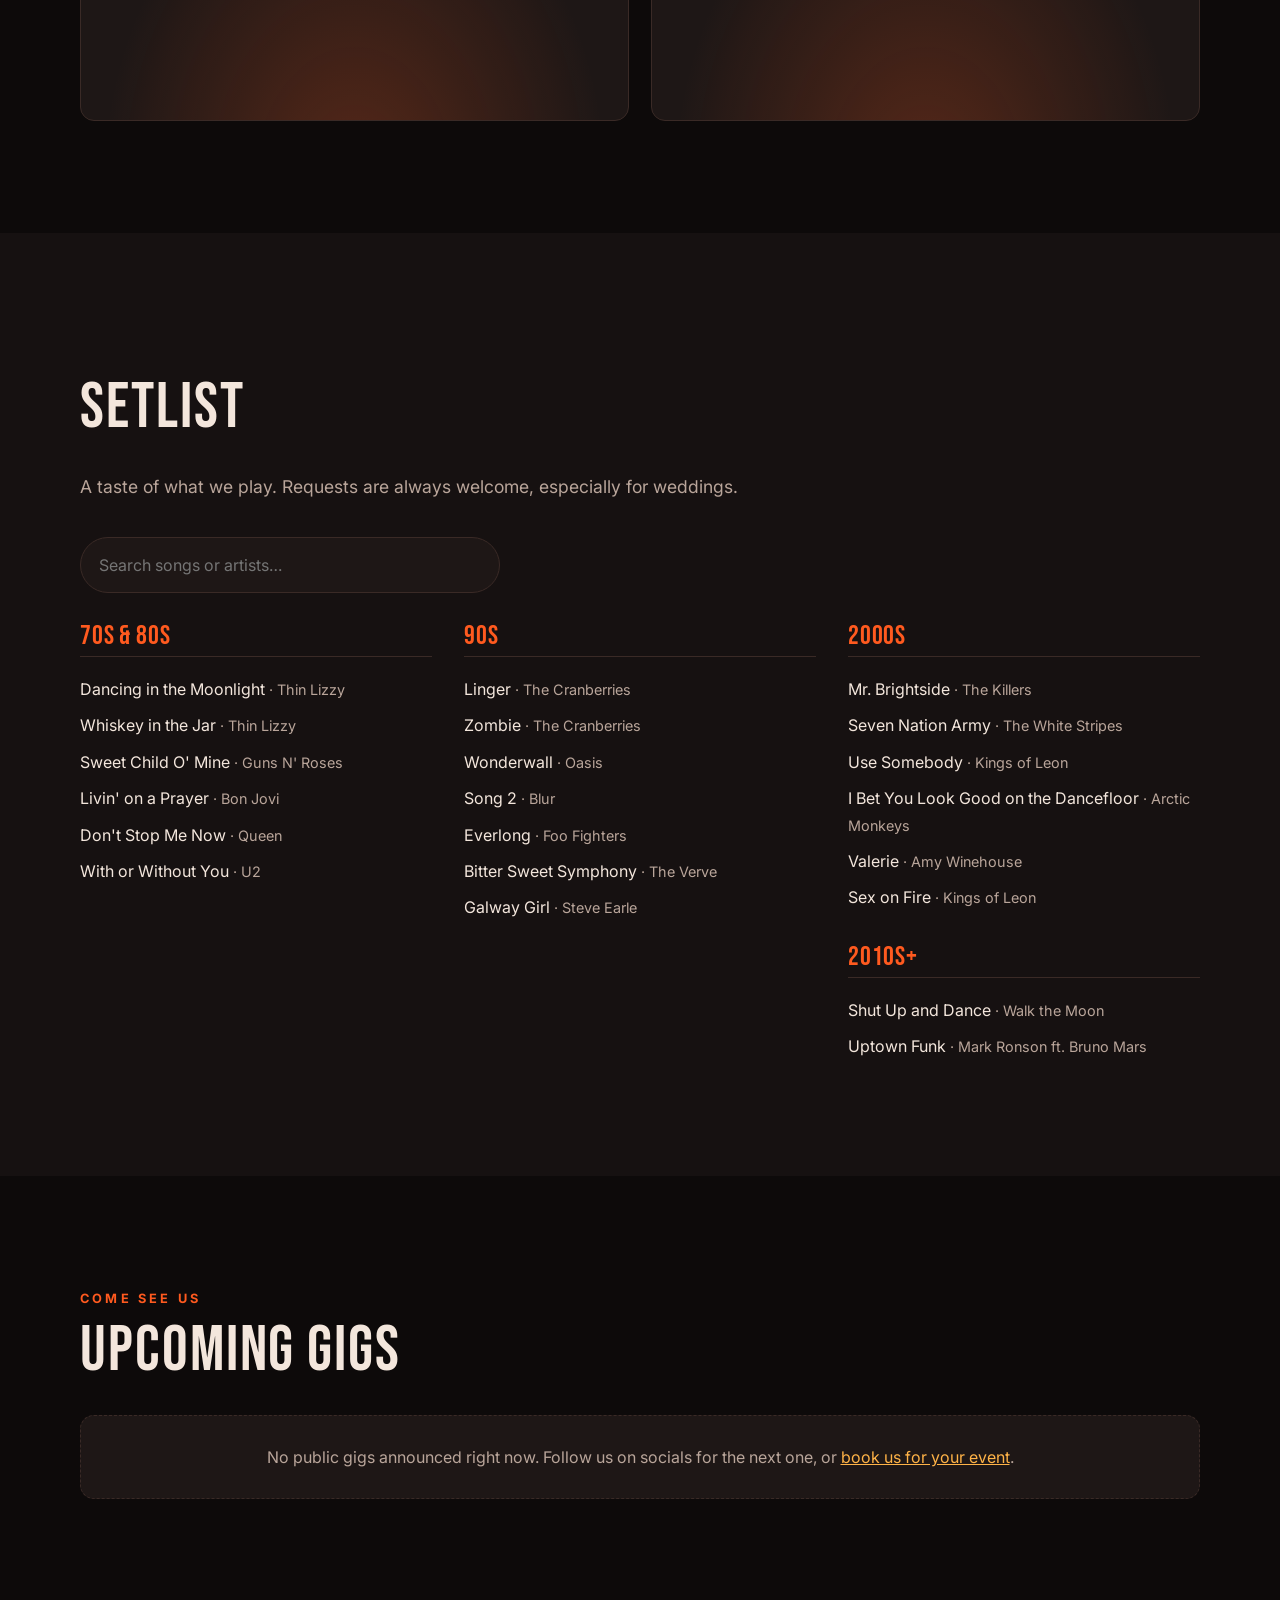
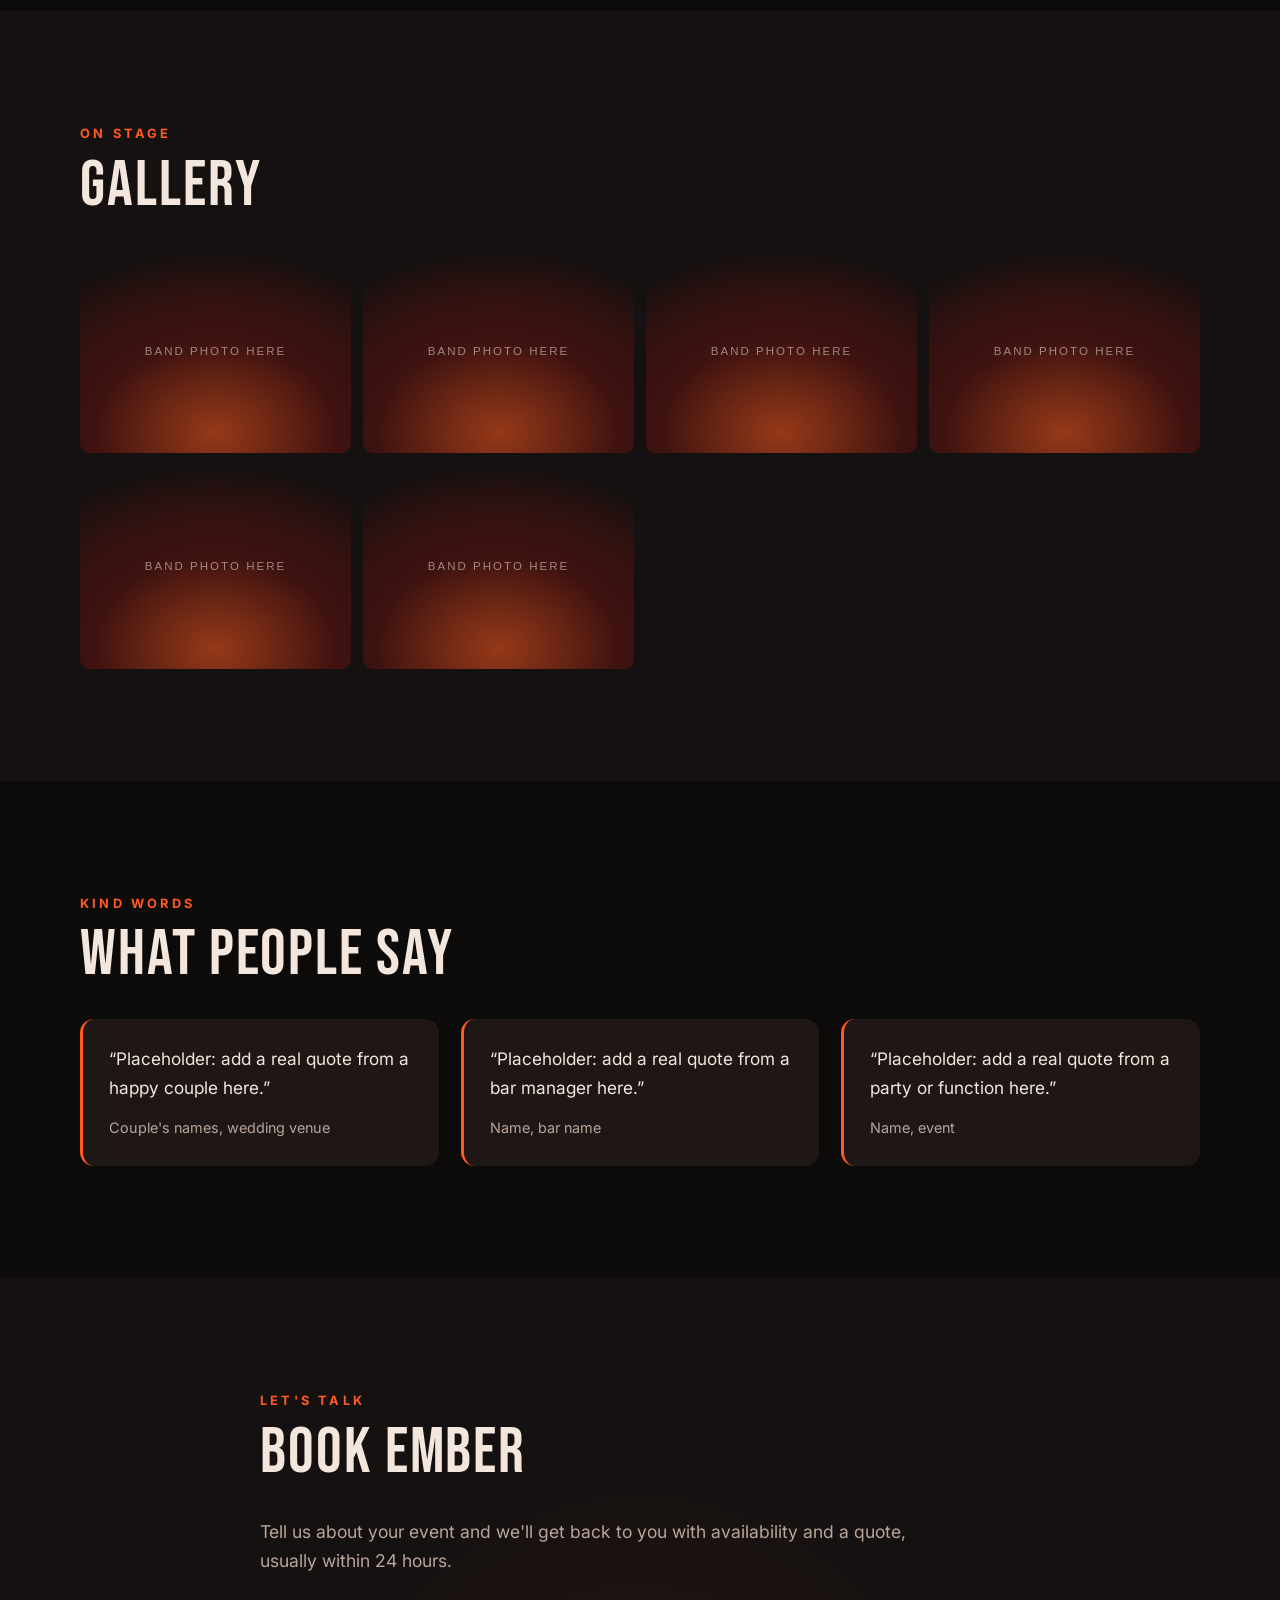
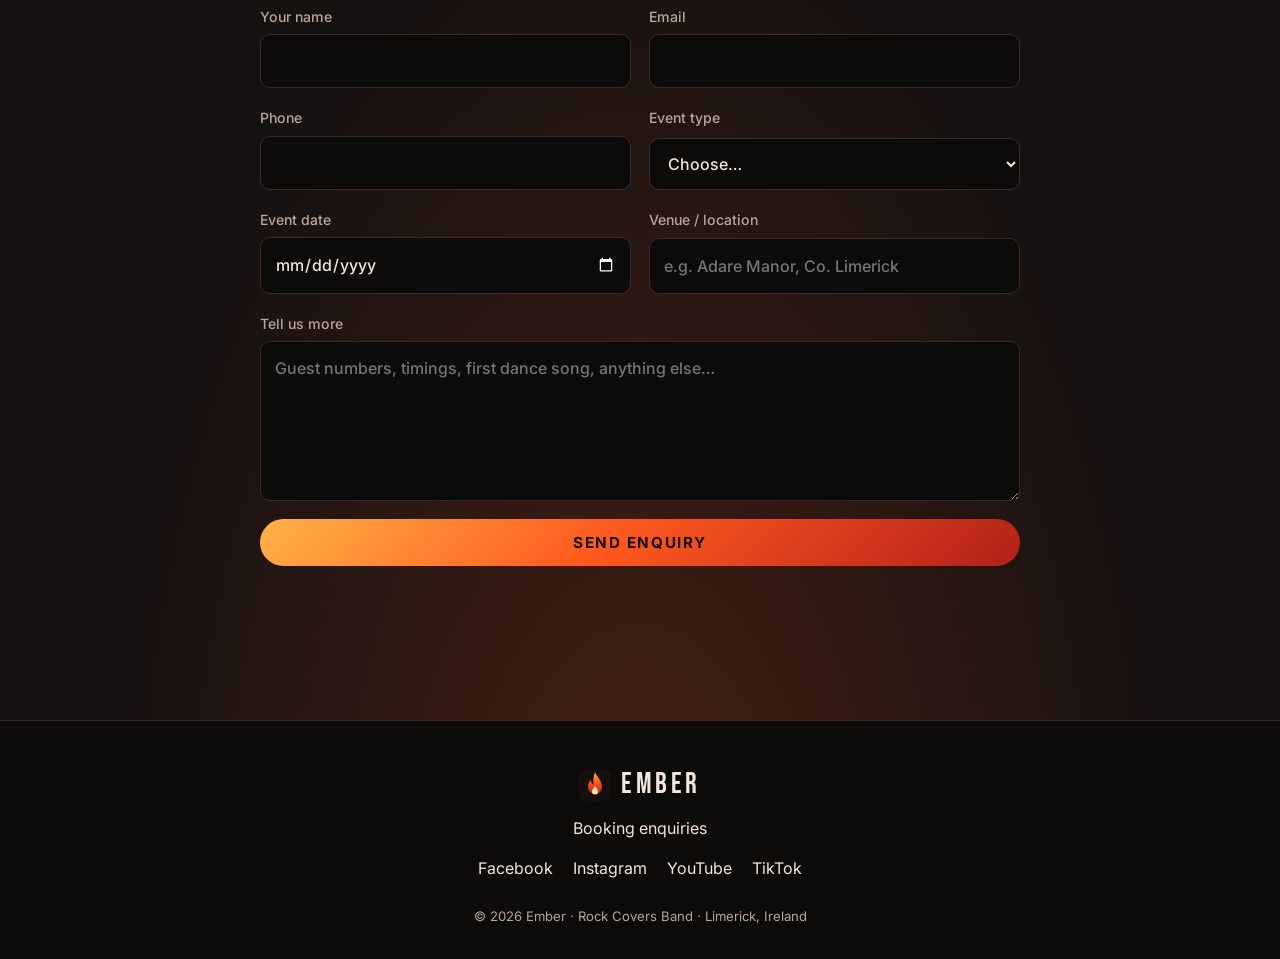
==== commit 148ca88d: "Connect booking form to Web3Forms" ====
--- a/index.html
+++ b/index.html
@@ -237,8 +237,11 @@
         <h2>Book Ember</h2>
         <p class="lead">Tell us about your event and we'll get back to you with availability and a quote, usually within 24 hours.</p>
 
-        <!-- REPLACE: YOUR_FORM_ID with the ID from formspree.io -->
-        <form id="booking-form" class="form" action="https://formspree.io/f/YOUR_FORM_ID" method="POST">
+        <!-- Enquiries are emailed via web3forms.com. The access key is safe to be public. -->
+        <form id="booking-form" class="form" action="https://api.web3forms.com/submit" method="POST">
+          <input type="hidden" name="access_key" value="e52269e8-cf04-447e-ac34-3cc9f64ba4dd">
+          <input type="hidden" name="subject" value="New booking enquiry from emberireland.com">
+          <input type="hidden" name="from_name" value="emberireland.com">
           <div class="form__row">
             <label>Your name<input name="name" required autocomplete="name"></label>
             <label>Email<input name="email" type="email" required autocomplete="email"></label>
@@ -262,8 +265,7 @@
           </div>
           <label>Tell us more<textarea name="message" rows="5" placeholder="Guest numbers, timings, first dance song, anything else&hellip;"></textarea></label>
           <!-- Honeypot: hidden from people, bots fill it in -->
-          <label class="hp" aria-hidden="true">Leave blank<input name="_gotcha" tabindex="-1" autocomplete="off"></label>
-          <input type="hidden" name="_subject" value="New booking enquiry from emberireland.com">
+          <label class="hp" aria-hidden="true">Leave blank<input type="checkbox" name="botcheck" tabindex="-1" autocomplete="off"></label>
           <button class="btn btn--block" type="submit">Send Enquiry</button>
           <p class="form__status" role="status" aria-live="polite"></p>
         </form>
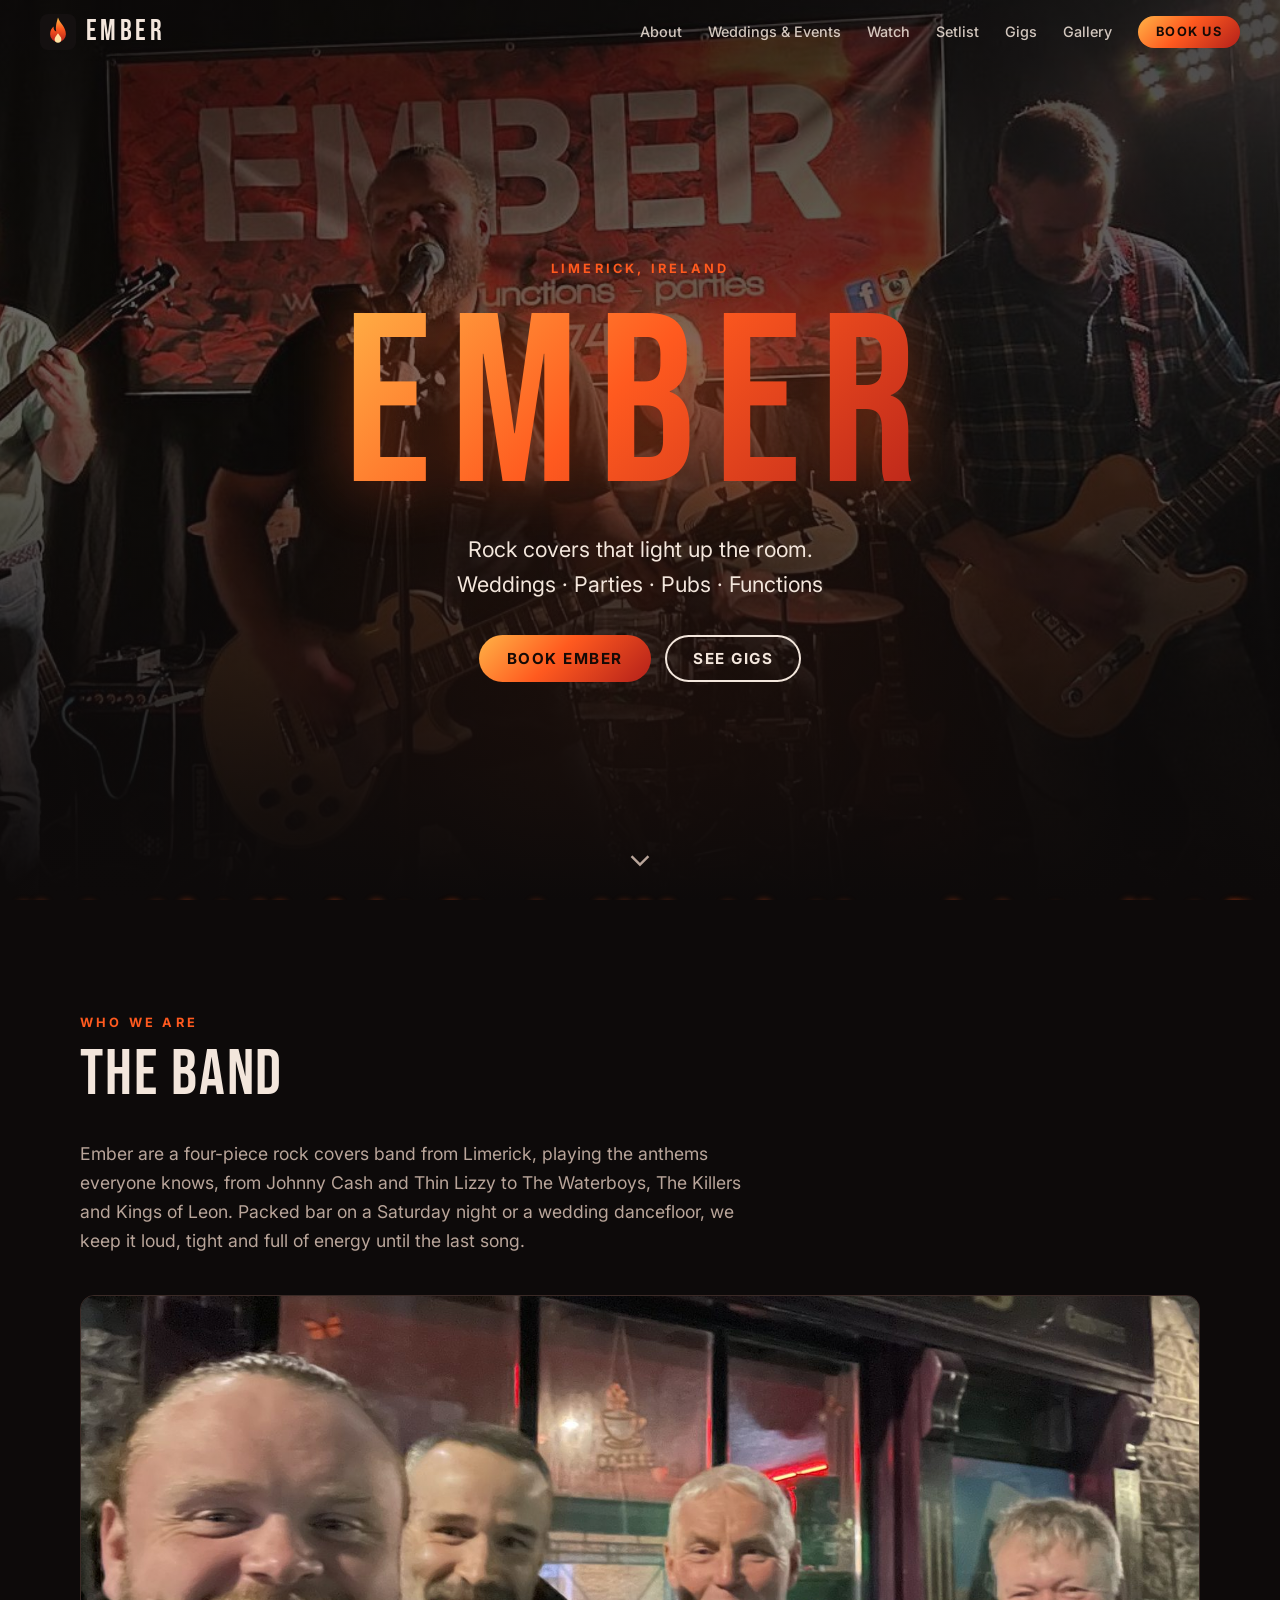
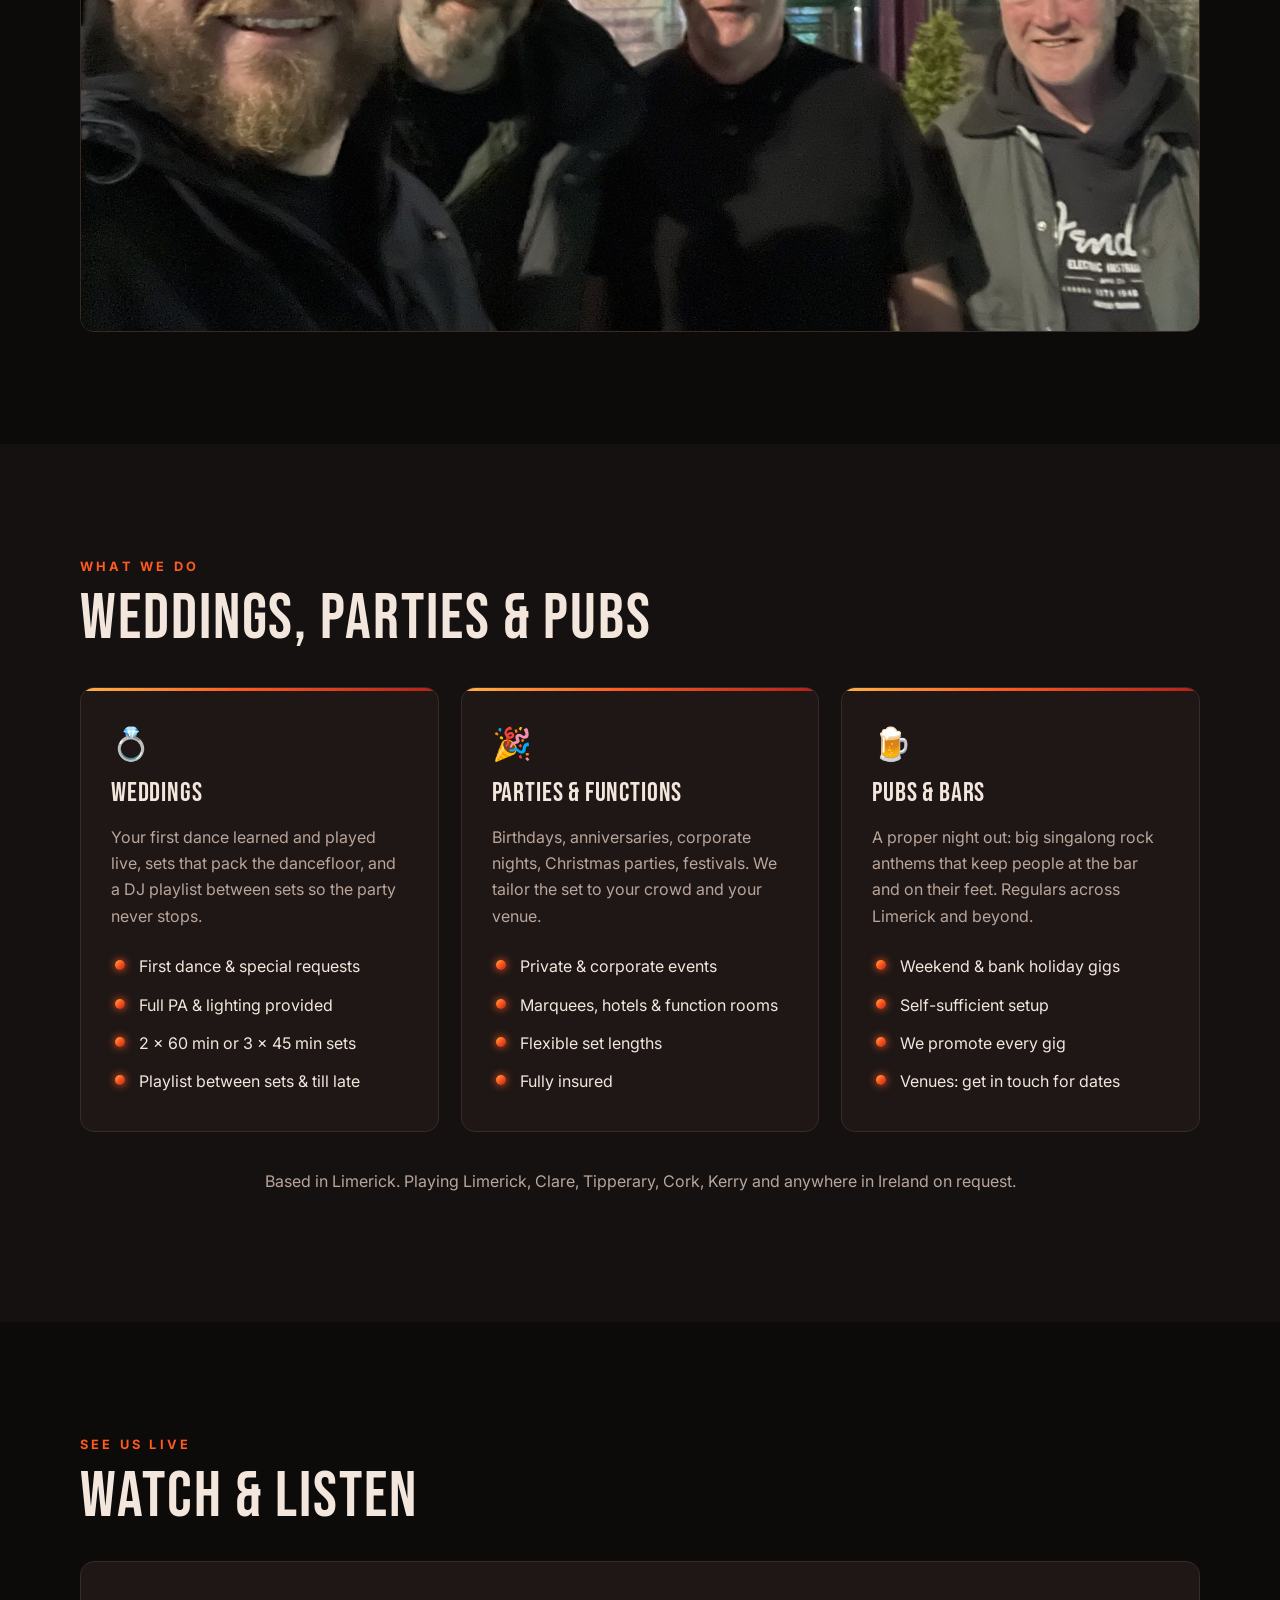
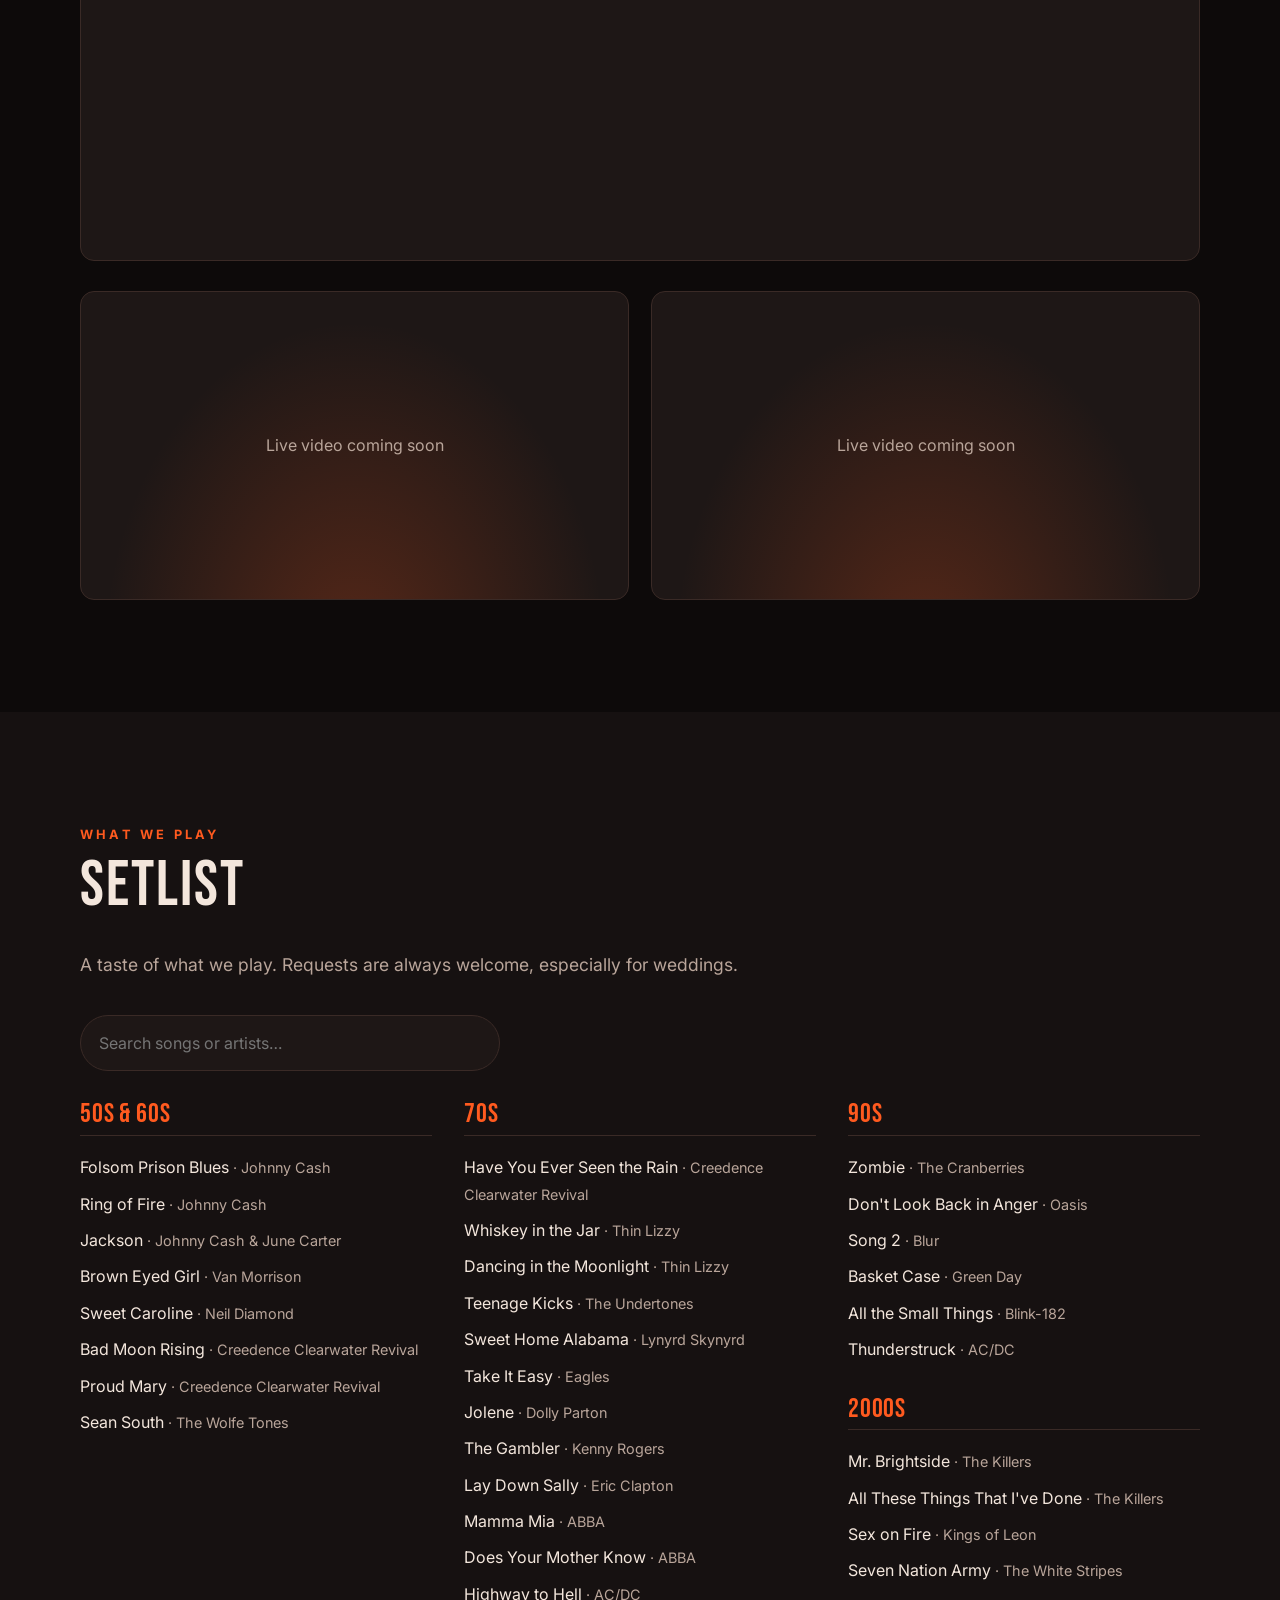
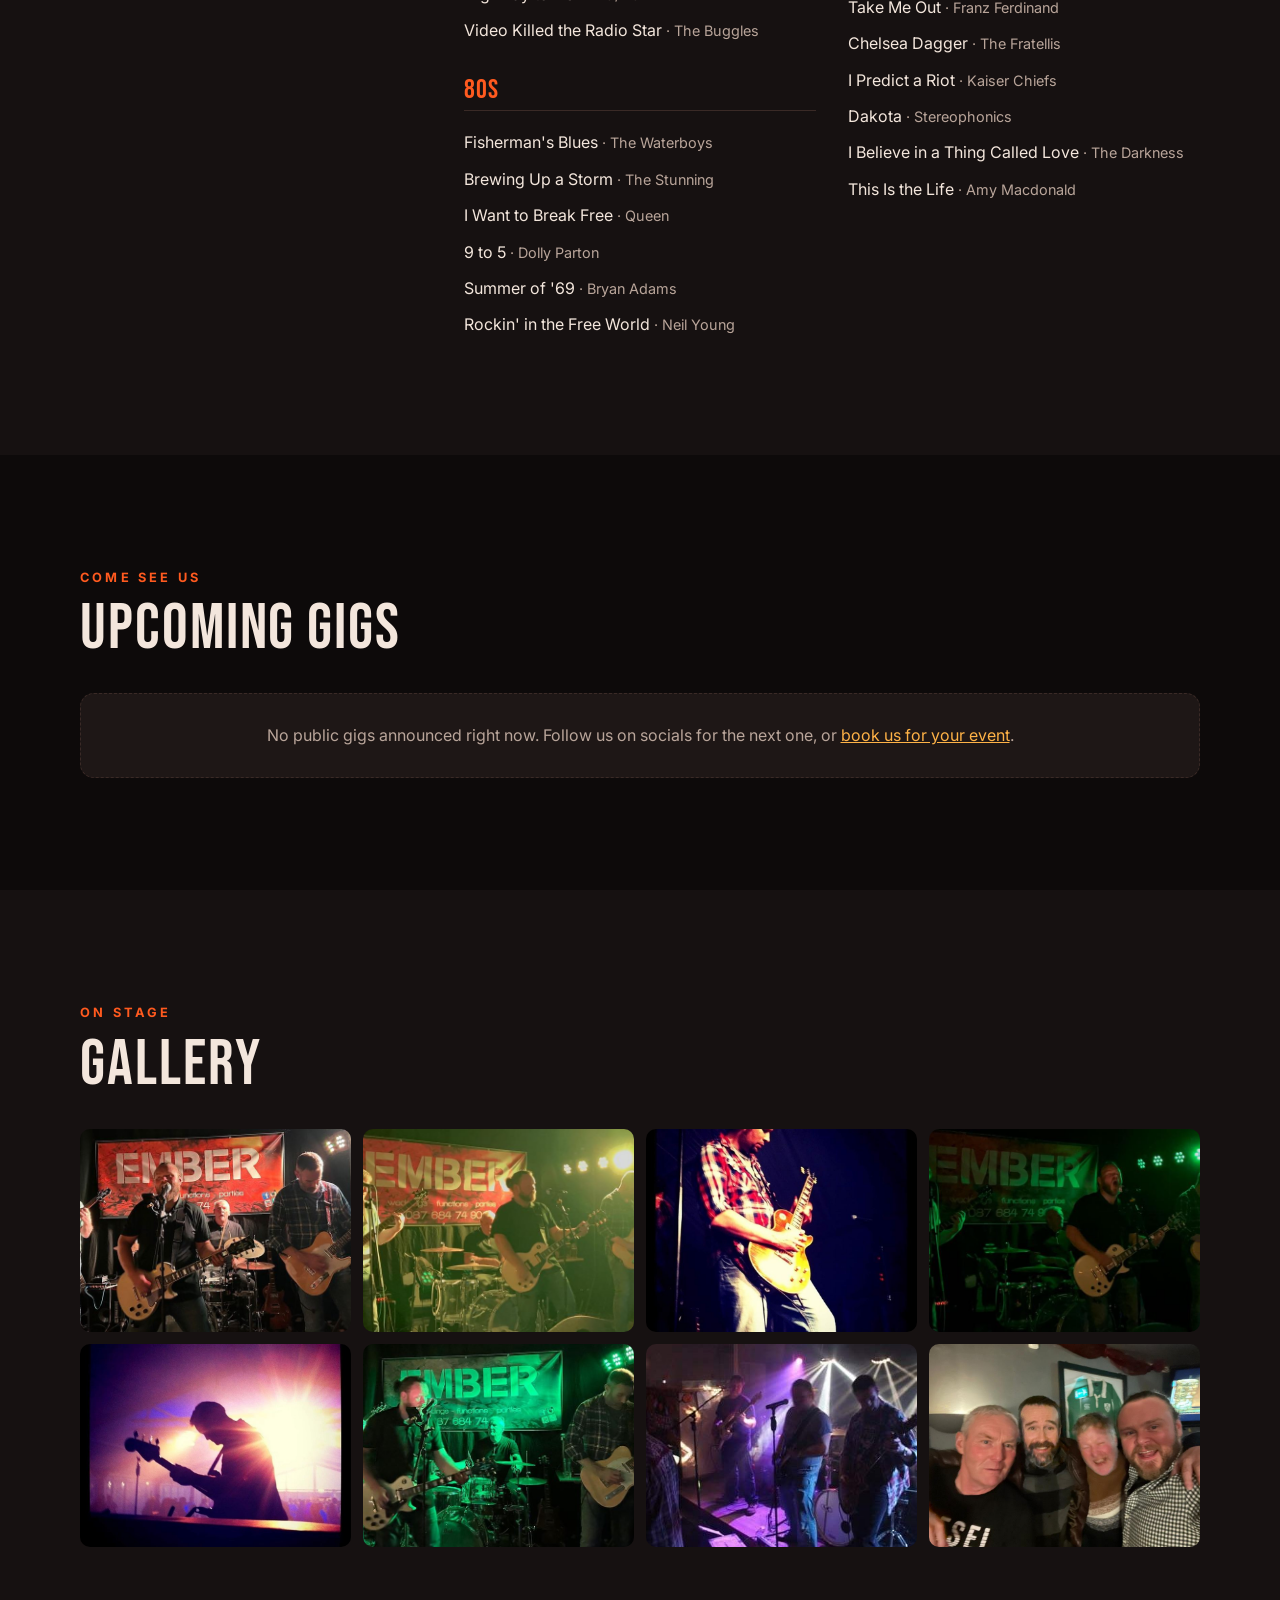
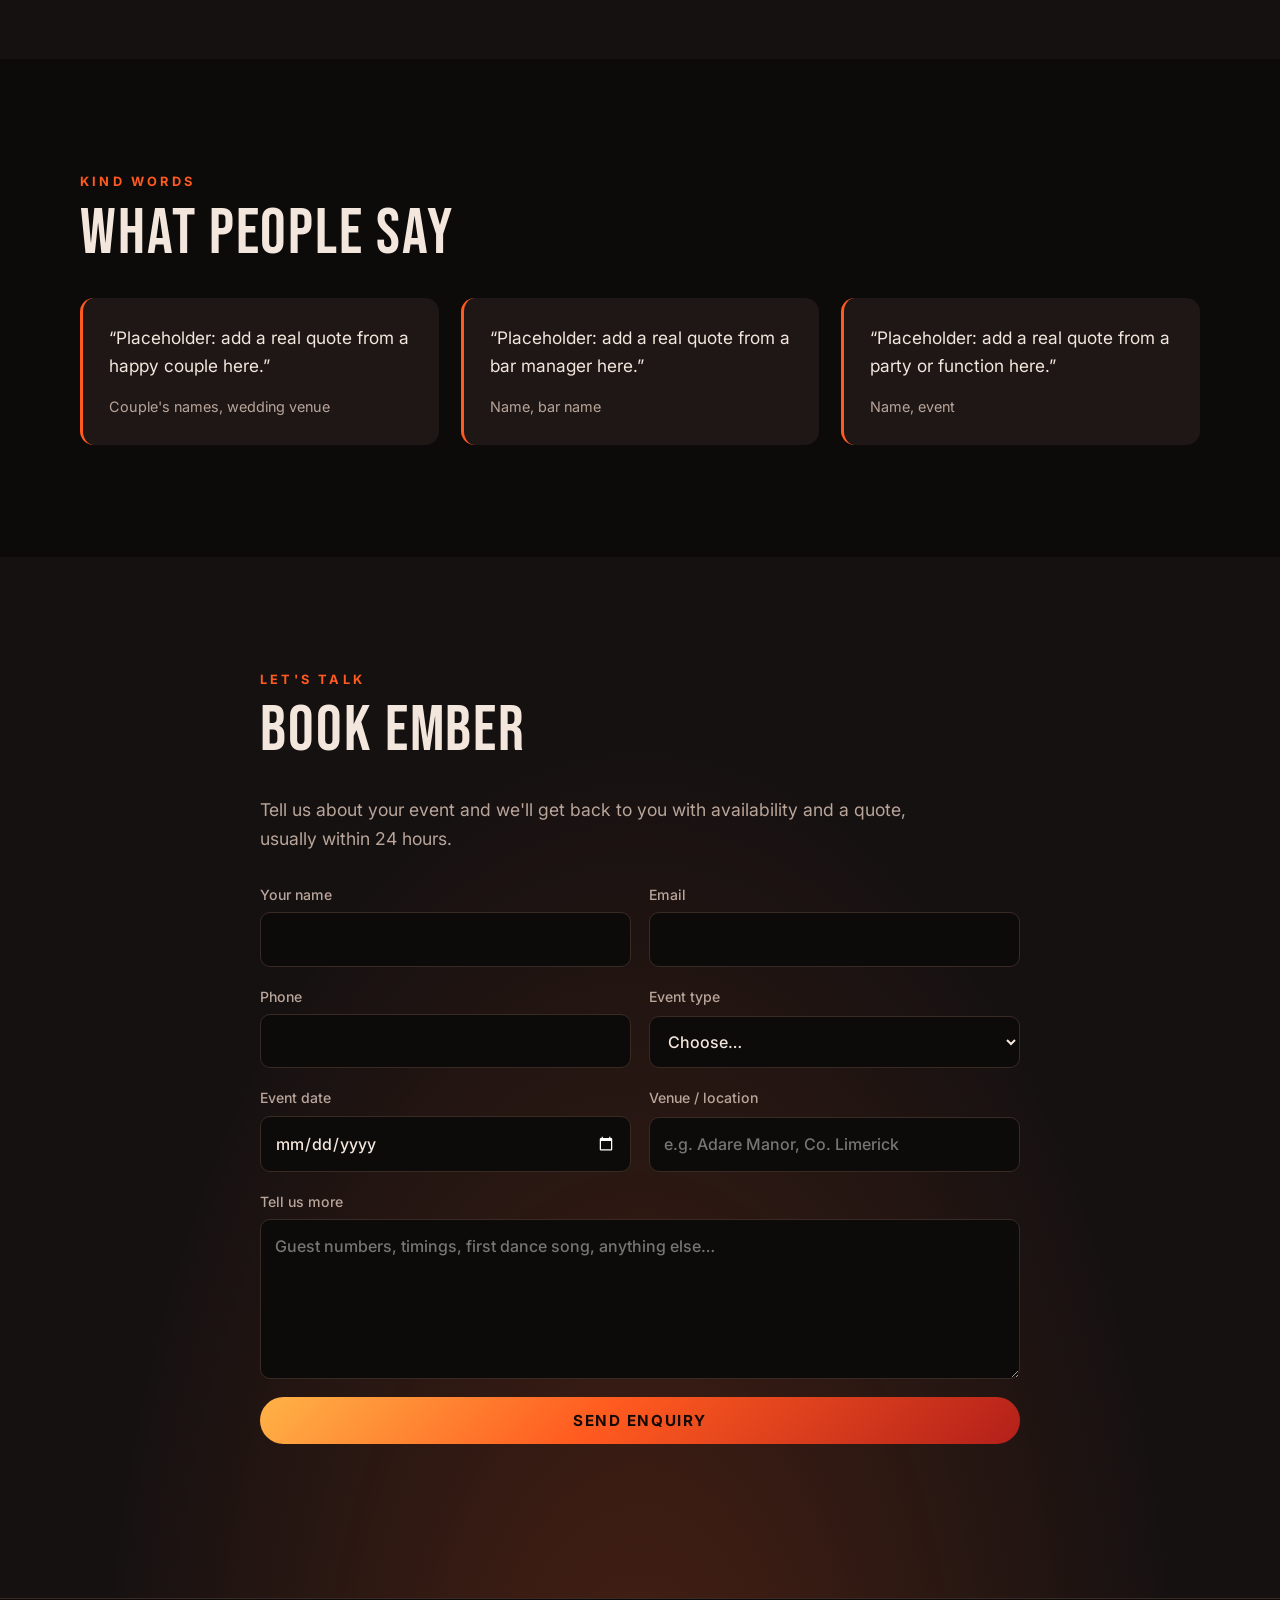
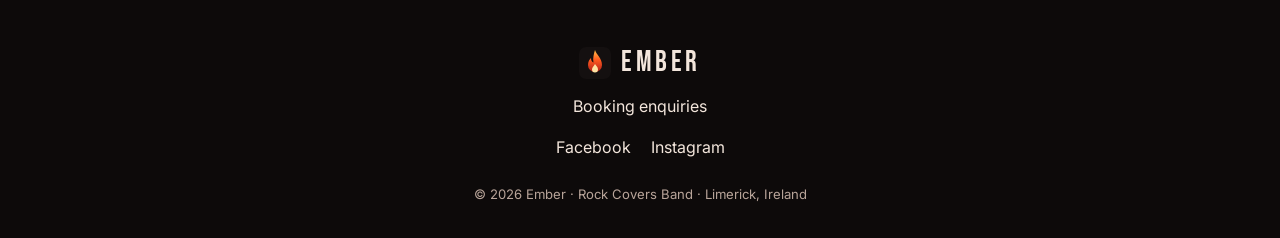
==== commit 7e334ee1: "Add band photos, SoundCloud cover, real setlist and social links - Replace member bio cards with a b" ====
--- a/index.html
+++ b/index.html
@@ -9,7 +9,7 @@
   <meta name="theme-color" content="#0d0a0a">
   <link rel="icon" href="images/logo.svg" type="image/svg+xml">
 
-  <!-- Social sharing previews (swap og-image for a real band photo, 1200x630) -->
+  <!-- Social sharing previews -->
   <meta property="og:type" content="website">
   <meta property="og:title" content="Ember | Rock Covers Band, Limerick">
   <meta property="og:description" content="Rock covers for weddings, parties and pubs across Limerick and Munster.">
@@ -32,7 +32,7 @@
     "description": "Rock covers band from Limerick, Ireland, available for weddings, parties and functions.",
     "foundingLocation": { "@type": "Place", "name": "Limerick, Ireland" },
     "areaServed": ["Limerick", "Clare", "Tipperary", "Cork", "Kerry", "Munster", "Ireland"],
-    "sameAs": []
+    "sameAs": ["https://www.facebook.com/emberireland/", "https://www.instagram.com/emberireland/"]
   }
   </script>
 </head>
@@ -85,28 +85,10 @@
         <p class="lead">
           <!-- REPLACE: real band bio -->
           Ember are a four-piece rock covers band from Limerick, playing the anthems everyone knows,
-          from Thin Lizzy and The Cranberries to The Killers and Arctic Monkeys. Packed bar on a Saturday
+          from Johnny Cash and Thin Lizzy to The Waterboys, The Killers and Kings of Leon. Packed bar on a Saturday
           night or a wedding dancefloor, we keep it loud, tight and full of energy until the last song.
         </p>
-        <div class="members">
-          <!-- REPLACE: member photos, names and instruments -->
-          <article class="member">
-            <img src="images/placeholder.svg" alt="Band member photo" loading="lazy" width="400" height="400">
-            <h3>Name Surname</h3><p>Lead Vocals</p>
-          </article>
-          <article class="member">
-            <img src="images/placeholder.svg" alt="Band member photo" loading="lazy" width="400" height="400">
-            <h3>Name Surname</h3><p>Guitar &amp; Vocals</p>
-          </article>
-          <article class="member">
-            <img src="images/placeholder.svg" alt="Band member photo" loading="lazy" width="400" height="400">
-            <h3>Name Surname</h3><p>Bass</p>
-          </article>
-          <article class="member">
-            <img src="images/placeholder.svg" alt="Band member photo" loading="lazy" width="400" height="400">
-            <h3>Name Surname</h3><p>Drums</p>
-          </article>
-        </div>
+        <img class="band-photo" src="images/band.jpg" alt="The four members of Ember smiling outside a pub at night" loading="lazy" width="1600" height="909">
       </div>
     </section>
 
@@ -159,6 +141,8 @@
       <div class="container">
         <p class="eyebrow">See us live</p>
         <h2>Watch &amp; Listen</h2>
+        <iframe class="soundcloud" title="Ember: Mr. Brightside (The Killers cover) on SoundCloud" loading="lazy" allow="autoplay"
+          src="https://w.soundcloud.com/player/?url=https%3A//soundcloud.com/thomas-slattery-220821724/mr-brightside-cover&amp;color=%23ff5a1f&amp;auto_play=false&amp;hide_related=true&amp;show_comments=false&amp;show_reposts=false&amp;visual=true"></iframe>
         <!-- REPLACE: put a YouTube video ID in data-youtube (the part after v= in the URL) -->
         <div class="videos">
           <div class="video" data-youtube="" data-title="Ember live, video 1"></div>
@@ -195,14 +179,16 @@
       <div class="container">
         <p class="eyebrow">On stage</p>
         <h2>Gallery</h2>
-        <!-- REPLACE: add photos to images/gallery/ and update the src/href below -->
+        <!-- Full-size photos in images/gallery/, 800px thumbnails in images/gallery/thumbs/ -->
         <div class="gallery">
-          <a href="images/placeholder.svg"><img src="images/placeholder.svg" alt="Ember live on stage" loading="lazy" width="800" height="600"></a>
-          <a href="images/placeholder.svg"><img src="images/placeholder.svg" alt="Crowd at an Ember gig" loading="lazy" width="800" height="600"></a>
-          <a href="images/placeholder.svg"><img src="images/placeholder.svg" alt="Ember playing a wedding" loading="lazy" width="800" height="600"></a>
-          <a href="images/placeholder.svg"><img src="images/placeholder.svg" alt="Guitarist close-up" loading="lazy" width="800" height="600"></a>
-          <a href="images/placeholder.svg"><img src="images/placeholder.svg" alt="Drummer on stage" loading="lazy" width="800" height="600"></a>
-          <a href="images/placeholder.svg"><img src="images/placeholder.svg" alt="Dancefloor at a party" loading="lazy" width="800" height="600"></a>
+          <a href="images/gallery/live-full-band.jpg"><img src="images/gallery/thumbs/live-full-band.jpg" alt="Ember playing live in front of the Ember banner" loading="lazy" width="800" height="422"></a>
+          <a href="images/gallery/live-amber.jpg"><img src="images/gallery/thumbs/live-amber.jpg" alt="The full band on stage under warm lights" loading="lazy" width="800" height="426"></a>
+          <a href="images/gallery/guitar-solo.jpg"><img src="images/gallery/thumbs/guitar-solo.jpg" alt="Guitarist playing a sunburst Les Paul" loading="lazy" width="800" height="800"></a>
+          <a href="images/gallery/live-green-1.jpg"><img src="images/gallery/thumbs/live-green-1.jpg" alt="Singer belting it out under green stage lights" loading="lazy" width="800" height="425"></a>
+          <a href="images/gallery/bass-silhouette.jpg"><img src="images/gallery/thumbs/bass-silhouette.jpg" alt="Bass player silhouetted against bright stage lights" loading="lazy" width="800" height="800"></a>
+          <a href="images/gallery/live-green-2.jpg"><img src="images/gallery/thumbs/live-green-2.jpg" alt="Ember on stage with the drummer in the background" loading="lazy" width="800" height="425"></a>
+          <a href="images/gallery/live-lights.jpg"><img src="images/gallery/thumbs/live-lights.jpg" alt="Ember playing a pub gig under purple lights" loading="lazy" width="561" height="312"></a>
+          <a href="images/gallery/band-selfie.jpg"><img src="images/gallery/thumbs/band-selfie.jpg" alt="The band together for a selfie in the bar" loading="lazy" width="800" height="600"></a>
         </div>
       </div>
     </section>
@@ -279,12 +265,9 @@
         <img src="images/logo.svg" alt="" width="32" height="32"><span>EMBER</span>
       </div>
       <p class="footer__contact"><a href="#book">Booking enquiries</a></p>
-      <!-- REPLACE: real social links -->
       <nav class="socials" aria-label="Social media">
-        <a href="https://facebook.com/" rel="noopener" target="_blank">Facebook</a>
-        <a href="https://instagram.com/" rel="noopener" target="_blank">Instagram</a>
-        <a href="https://youtube.com/" rel="noopener" target="_blank">YouTube</a>
-        <a href="https://tiktok.com/" rel="noopener" target="_blank">TikTok</a>
+        <a href="https://www.facebook.com/emberireland/" rel="noopener" target="_blank">Facebook</a>
+        <a href="https://www.instagram.com/emberireland/" rel="noopener" target="_blank">Instagram</a>
       </nav>
       <p class="footer__small">&copy; <span id="year"></span> Ember &middot; Rock Covers Band &middot; Limerick, Ireland</p>
     </div>
--- a/css/style.css
+++ b/css/style.css
@@ -95,10 +95,10 @@
 .hero { position: relative; min-height: 100svh; display: grid; place-items: center; text-align: center; overflow: hidden; isolation: isolate; }
 .hero__bg {
   position: absolute; inset: 0; z-index: -2;
-  /* REPLACE: add a real live photo as a final layer, e.g. url("../images/hero.jpg") center / cover */
   background:
-    linear-gradient(180deg, rgba(13,10,10,.55), rgba(13,10,10,.35) 40%, var(--bg)),
+    linear-gradient(180deg, rgba(13,10,10,.75), rgba(13,10,10,.6) 40%, var(--bg)),
     radial-gradient(ellipse at 50% 110%, rgba(255, 90, 31, .55), transparent 55%),
+    url("../images/hero.jpg") center 30% / cover,
     #1a0f0d;
 }
 .hero__sparks { position: absolute; inset: 0; z-index: -1; pointer-events: none; }
@@ -129,12 +129,7 @@
 @keyframes bob { 50% { transform: translate(-50%, 6px); } }
 
 /* ===== About ===== */
-.members { display: grid; grid-template-columns: repeat(auto-fit, minmax(200px, 1fr)); gap: 20px; margin-top: 40px; }
-.member { background: var(--surface); border: 1px solid var(--line); border-radius: var(--radius); overflow: hidden; }
-.member img { aspect-ratio: 1; object-fit: cover; width: 100%; filter: grayscale(.3); transition: filter .3s, transform .4s; }
-.member:hover img { filter: none; transform: scale(1.04); }
-.member h3 { margin: 16px 18px 2px; }
-.member p { margin: 0 18px 18px; color: var(--ember); font-weight: 500; font-size: .9rem; }
+.band-photo { width: 100%; height: auto; margin-top: 40px; border-radius: var(--radius); border: 1px solid var(--line); }
 
 /* ===== Services ===== */
 .cards { display: grid; grid-template-columns: repeat(auto-fit, minmax(280px, 1fr)); gap: 22px; margin-top: 36px; }
@@ -149,6 +144,7 @@
 .area { text-align: center; color: var(--muted); margin-top: 36px; }
 
 /* ===== Media ===== */
+.soundcloud { display: block; width: 100%; height: 300px; margin-top: 30px; border: 1px solid var(--line); border-radius: var(--radius); background: var(--surface); }
 .videos { display: grid; grid-template-columns: repeat(auto-fit, minmax(300px, 1fr)); gap: 22px; margin-top: 30px; }
 .video { position: relative; aspect-ratio: 16 / 9; border-radius: var(--radius); overflow: hidden; background: var(--surface) center / cover; border: 1px solid var(--line); }
 .video iframe { position: absolute; inset: 0; width: 100%; height: 100%; border: 0; }
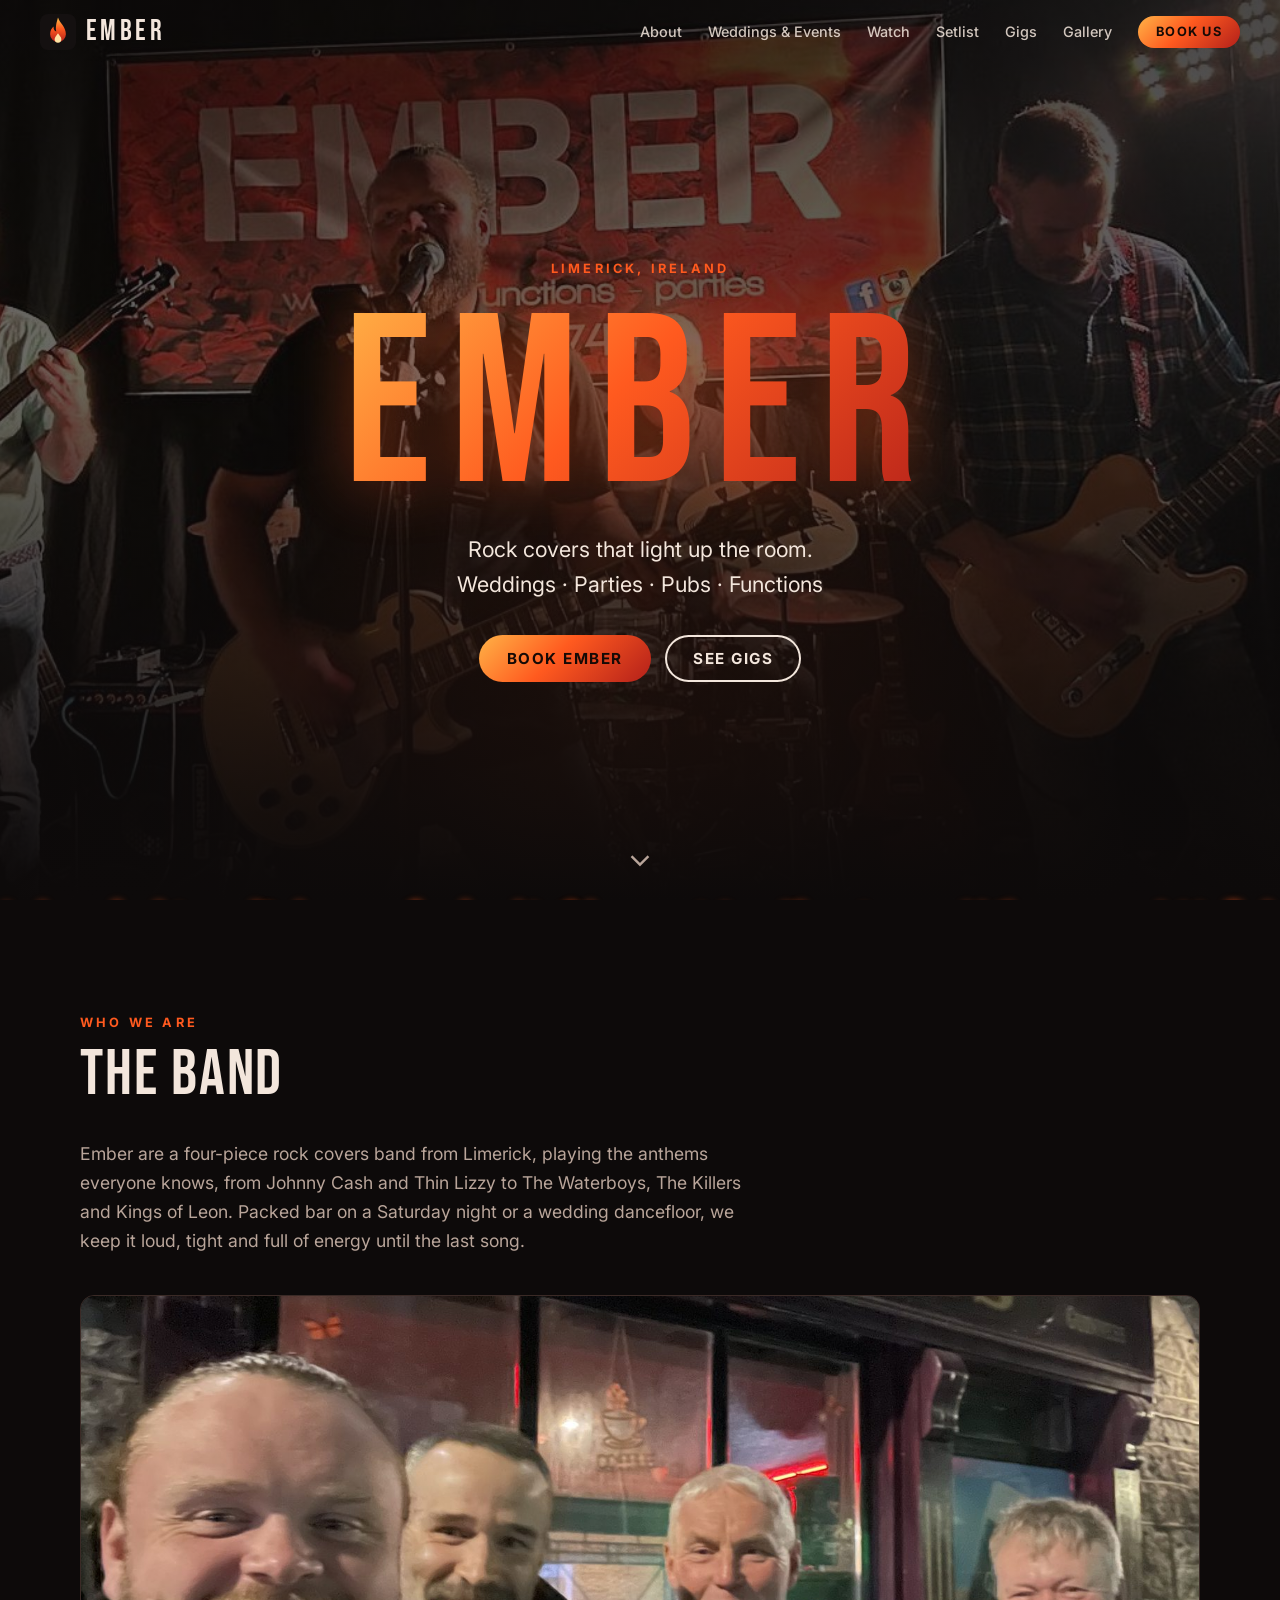
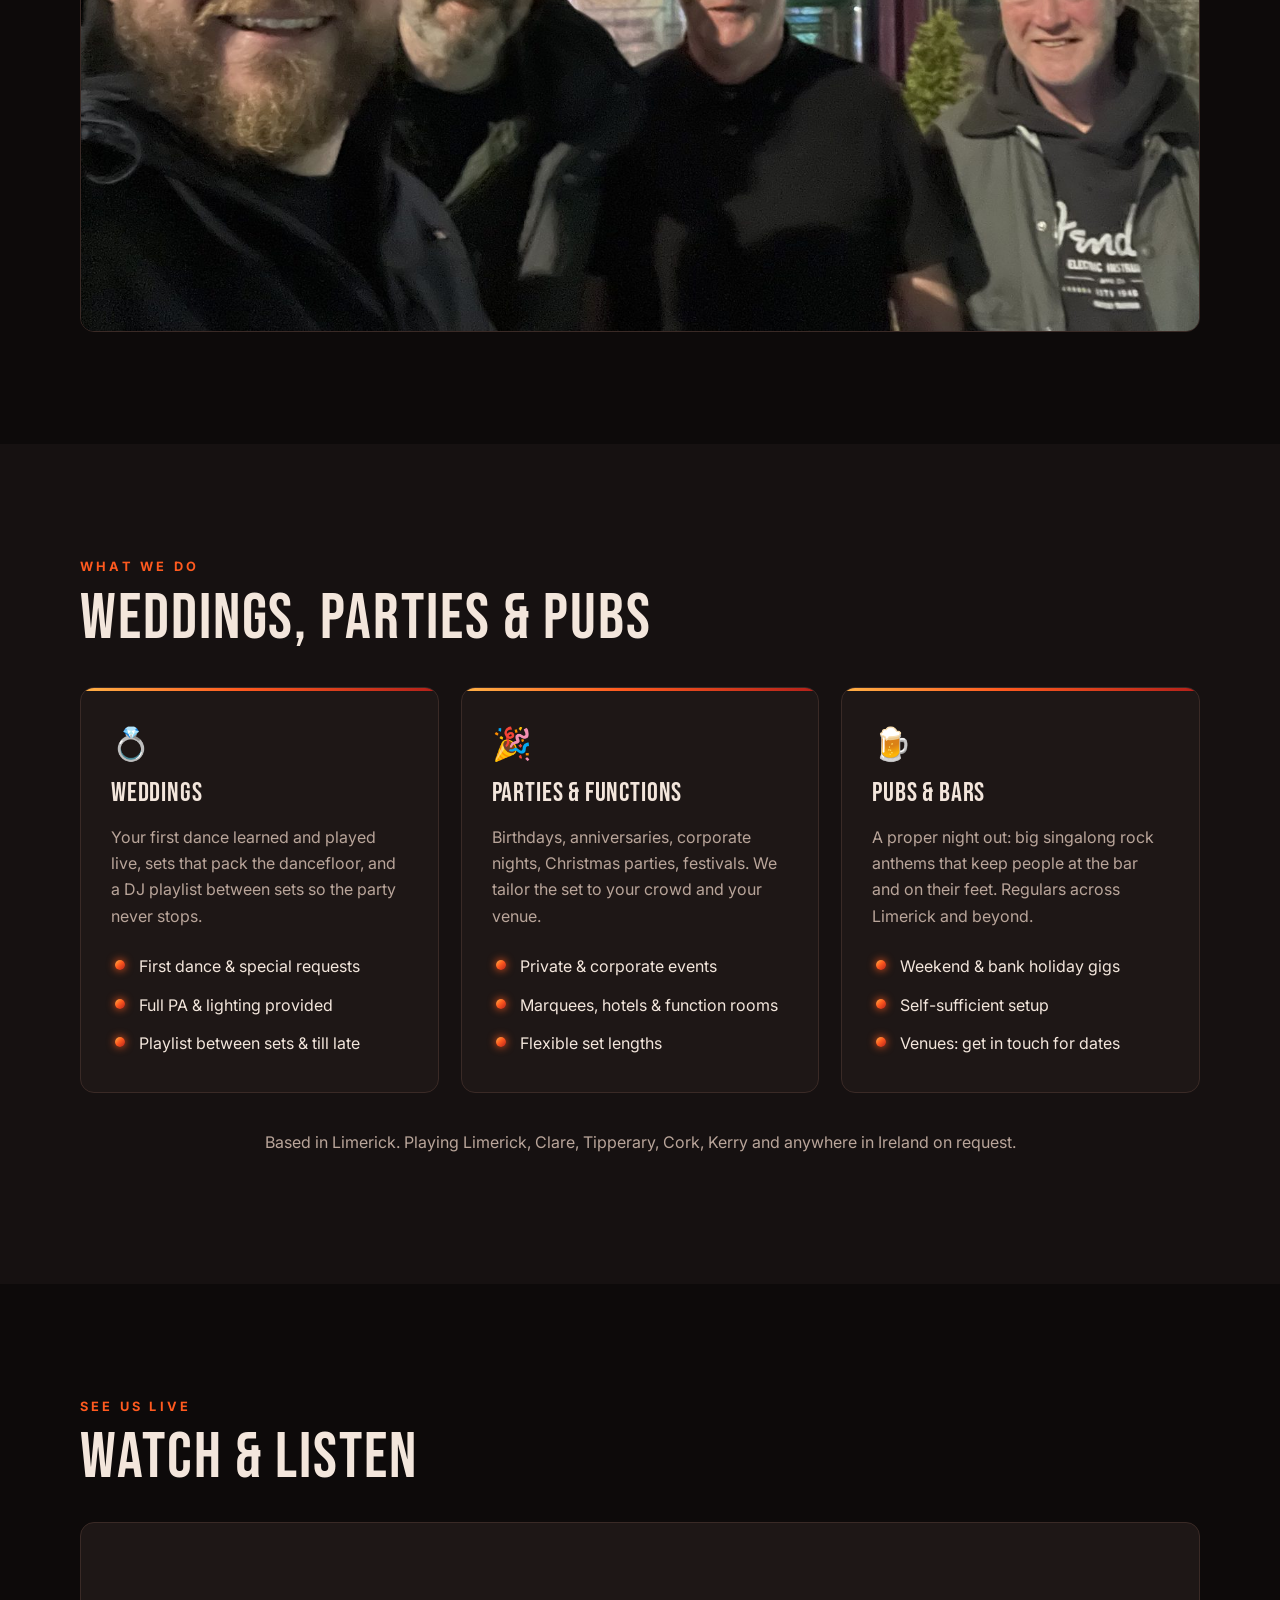
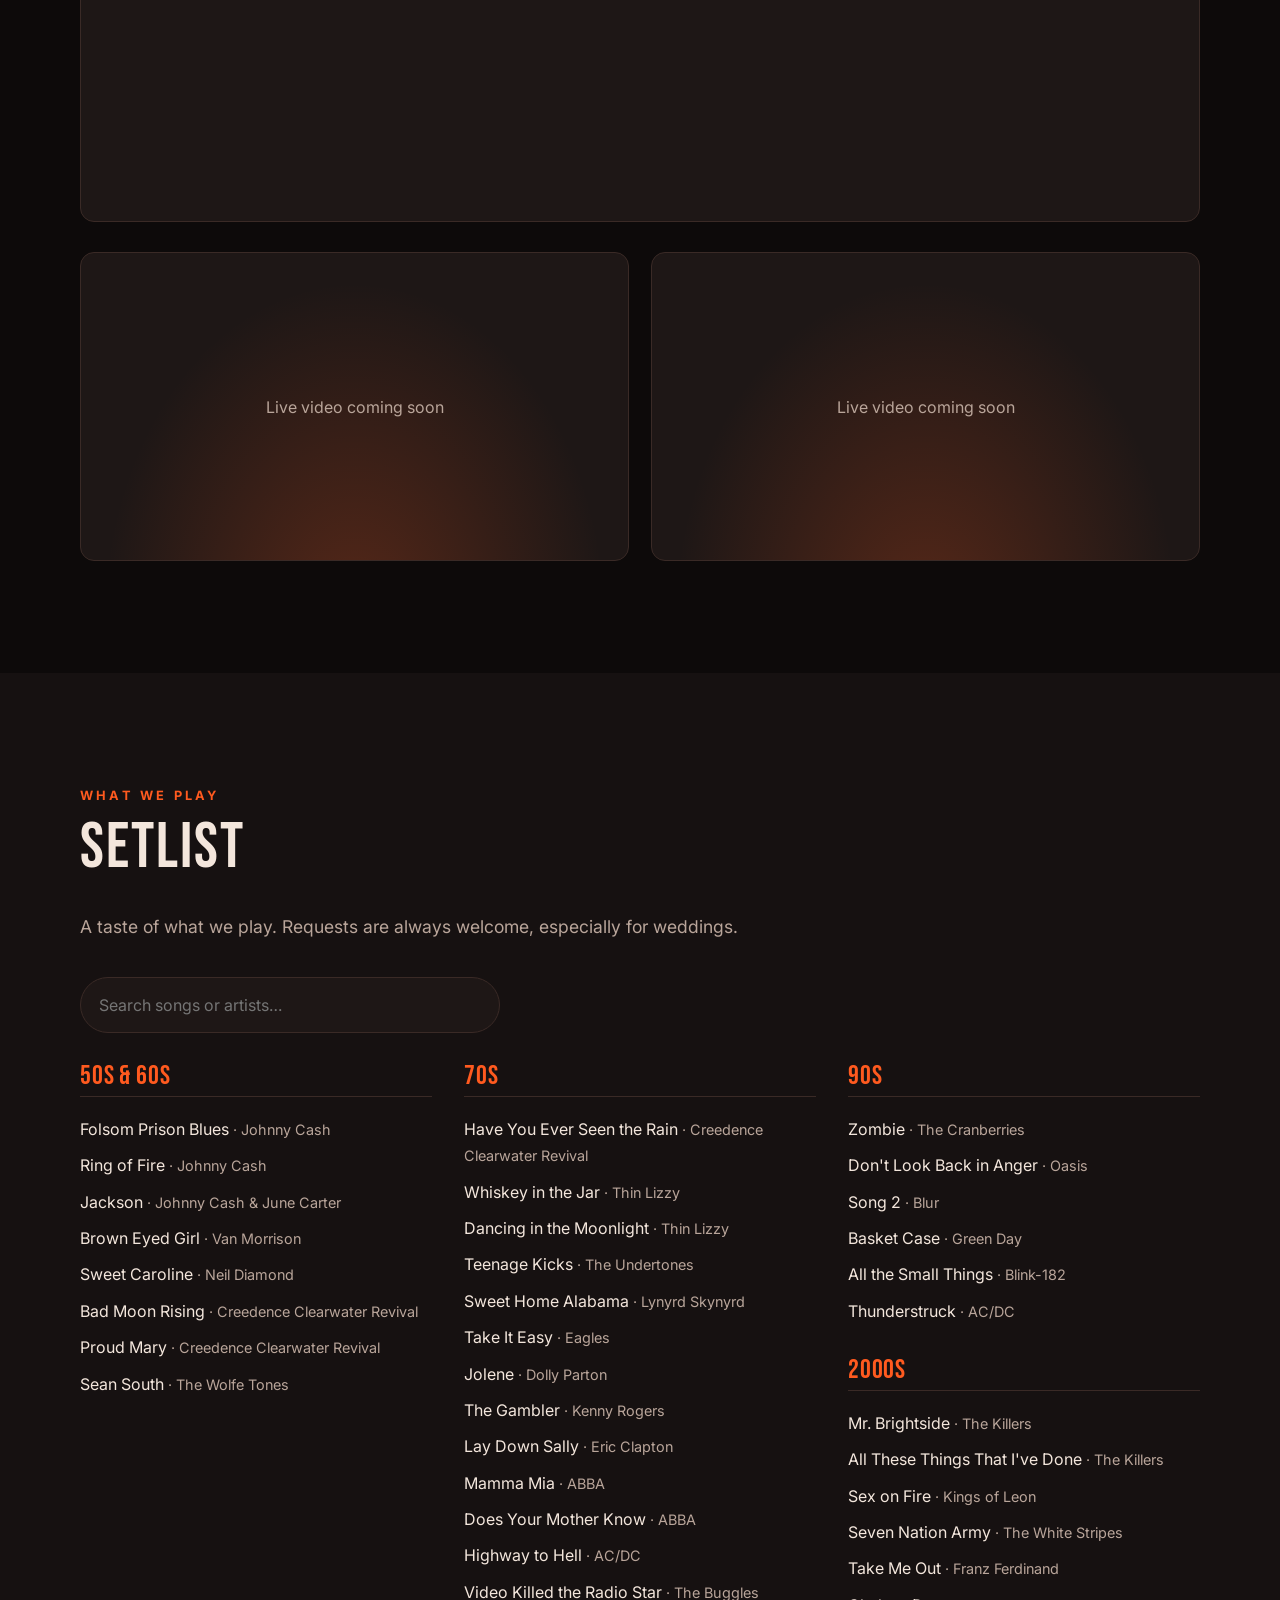
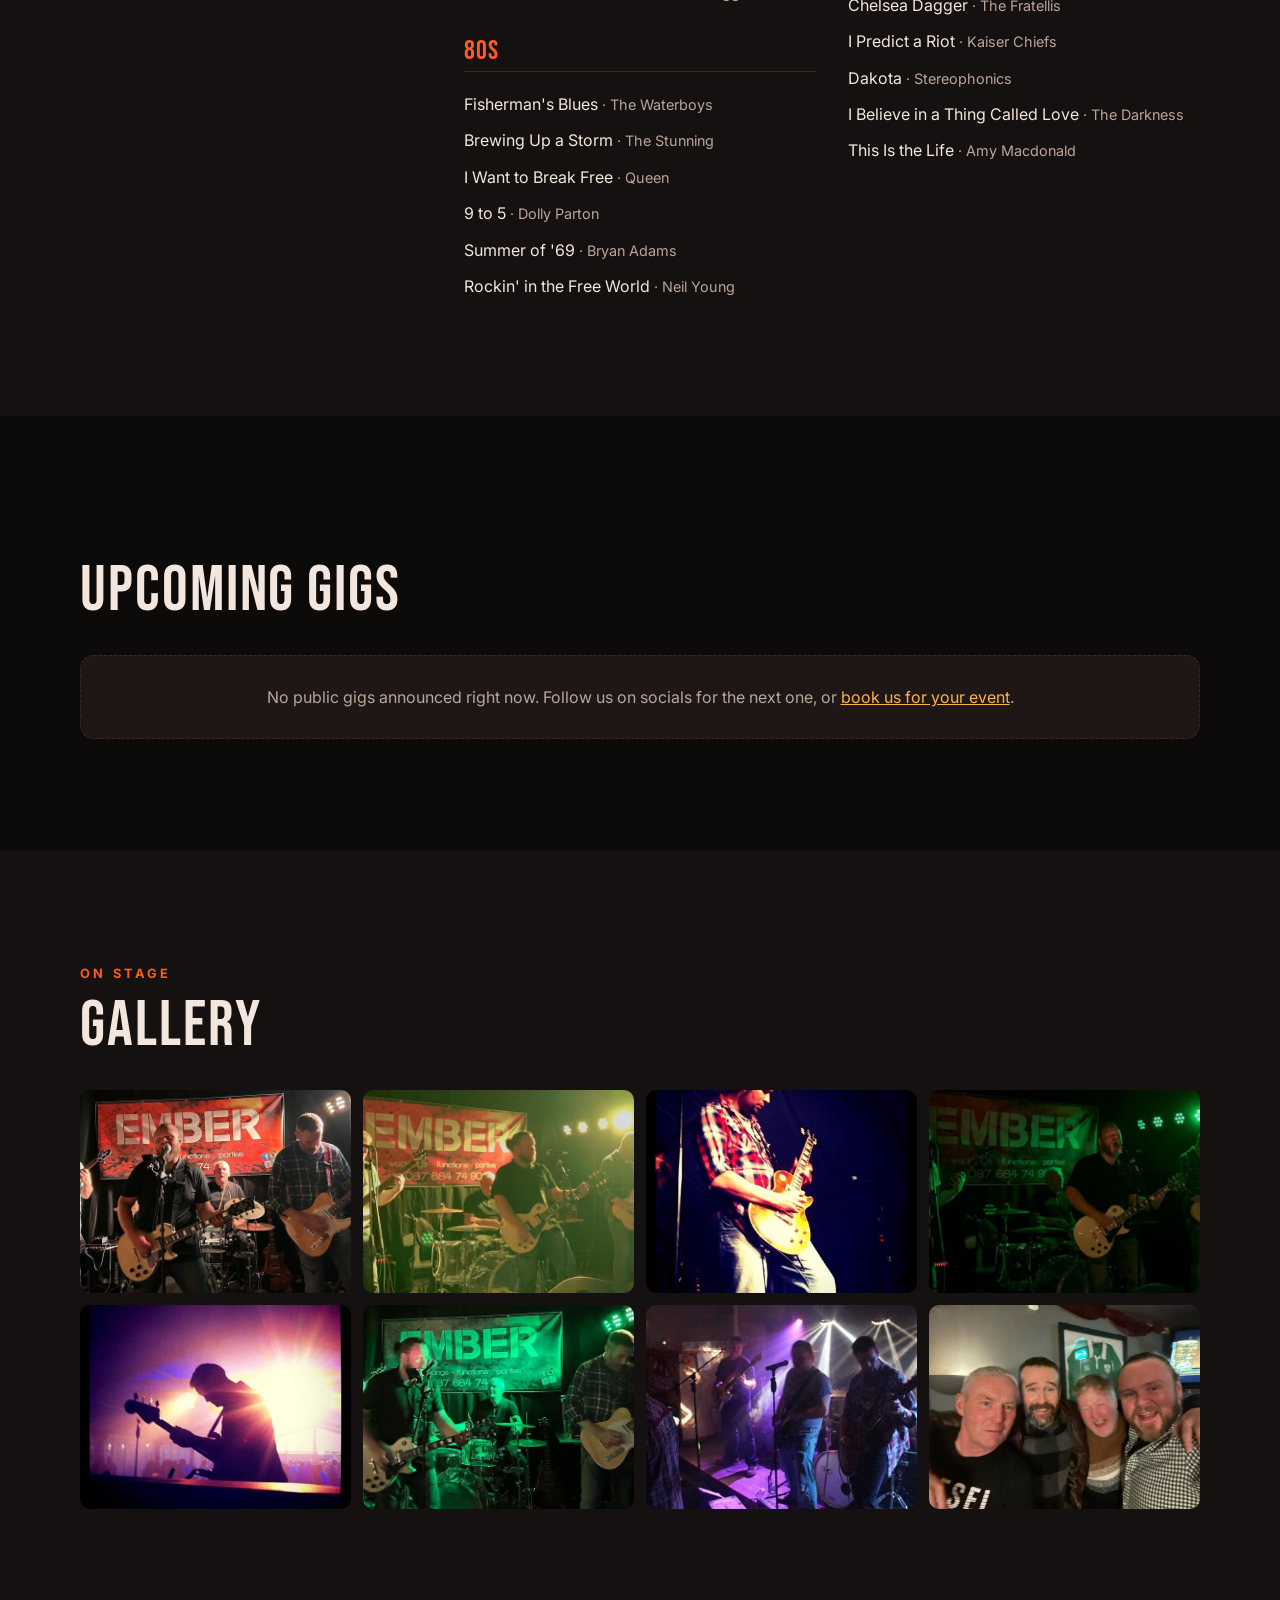
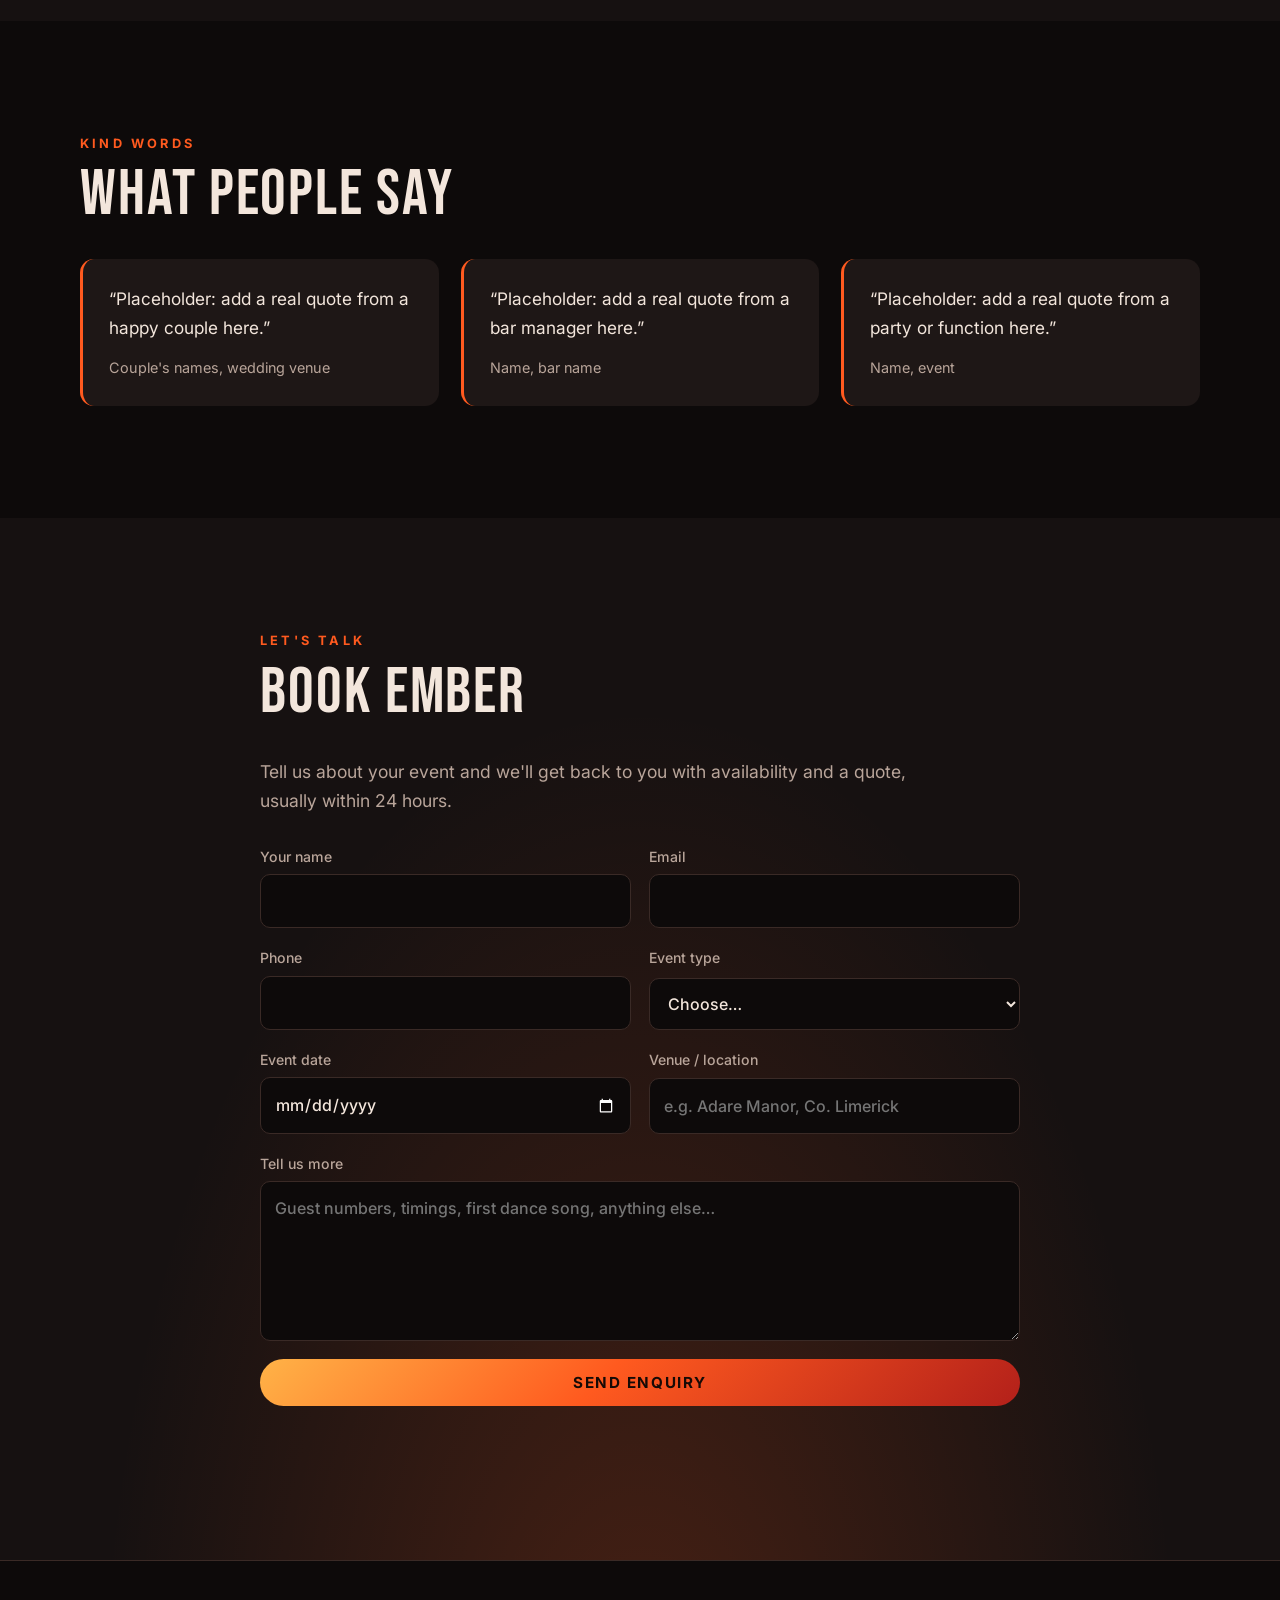
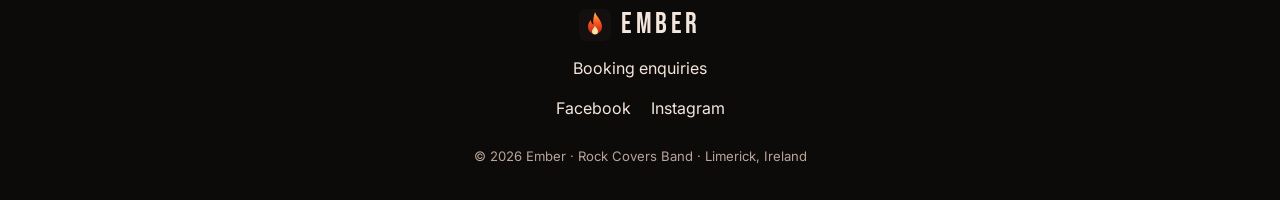
==== commit bd2821d2: "Remove set lengths, insurance and gig promotion bullets Co-Authored-By: Claude Opus 5.5 <noreply@ant" ====
--- a/index.html
+++ b/index.html
@@ -105,7 +105,6 @@
             <ul class="ticks">
               <li>First dance &amp; special requests</li>
               <li>Full PA &amp; lighting provided</li>
-              <li>2 &times; 60 min or 3 &times; 45 min sets</li>
               <li>Playlist between sets &amp; till late</li>
             </ul>
           </article>
@@ -117,7 +116,6 @@
               <li>Private &amp; corporate events</li>
               <li>Marquees, hotels &amp; function rooms</li>
               <li>Flexible set lengths</li>
-              <li>Fully insured</li>
             </ul>
           </article>
           <article class="card">
@@ -127,7 +125,6 @@
             <ul class="ticks">
               <li>Weekend &amp; bank holiday gigs</li>
               <li>Self-sufficient setup</li>
-              <li>We promote every gig</li>
               <li>Venues: get in touch for dates</li>
             </ul>
           </article>
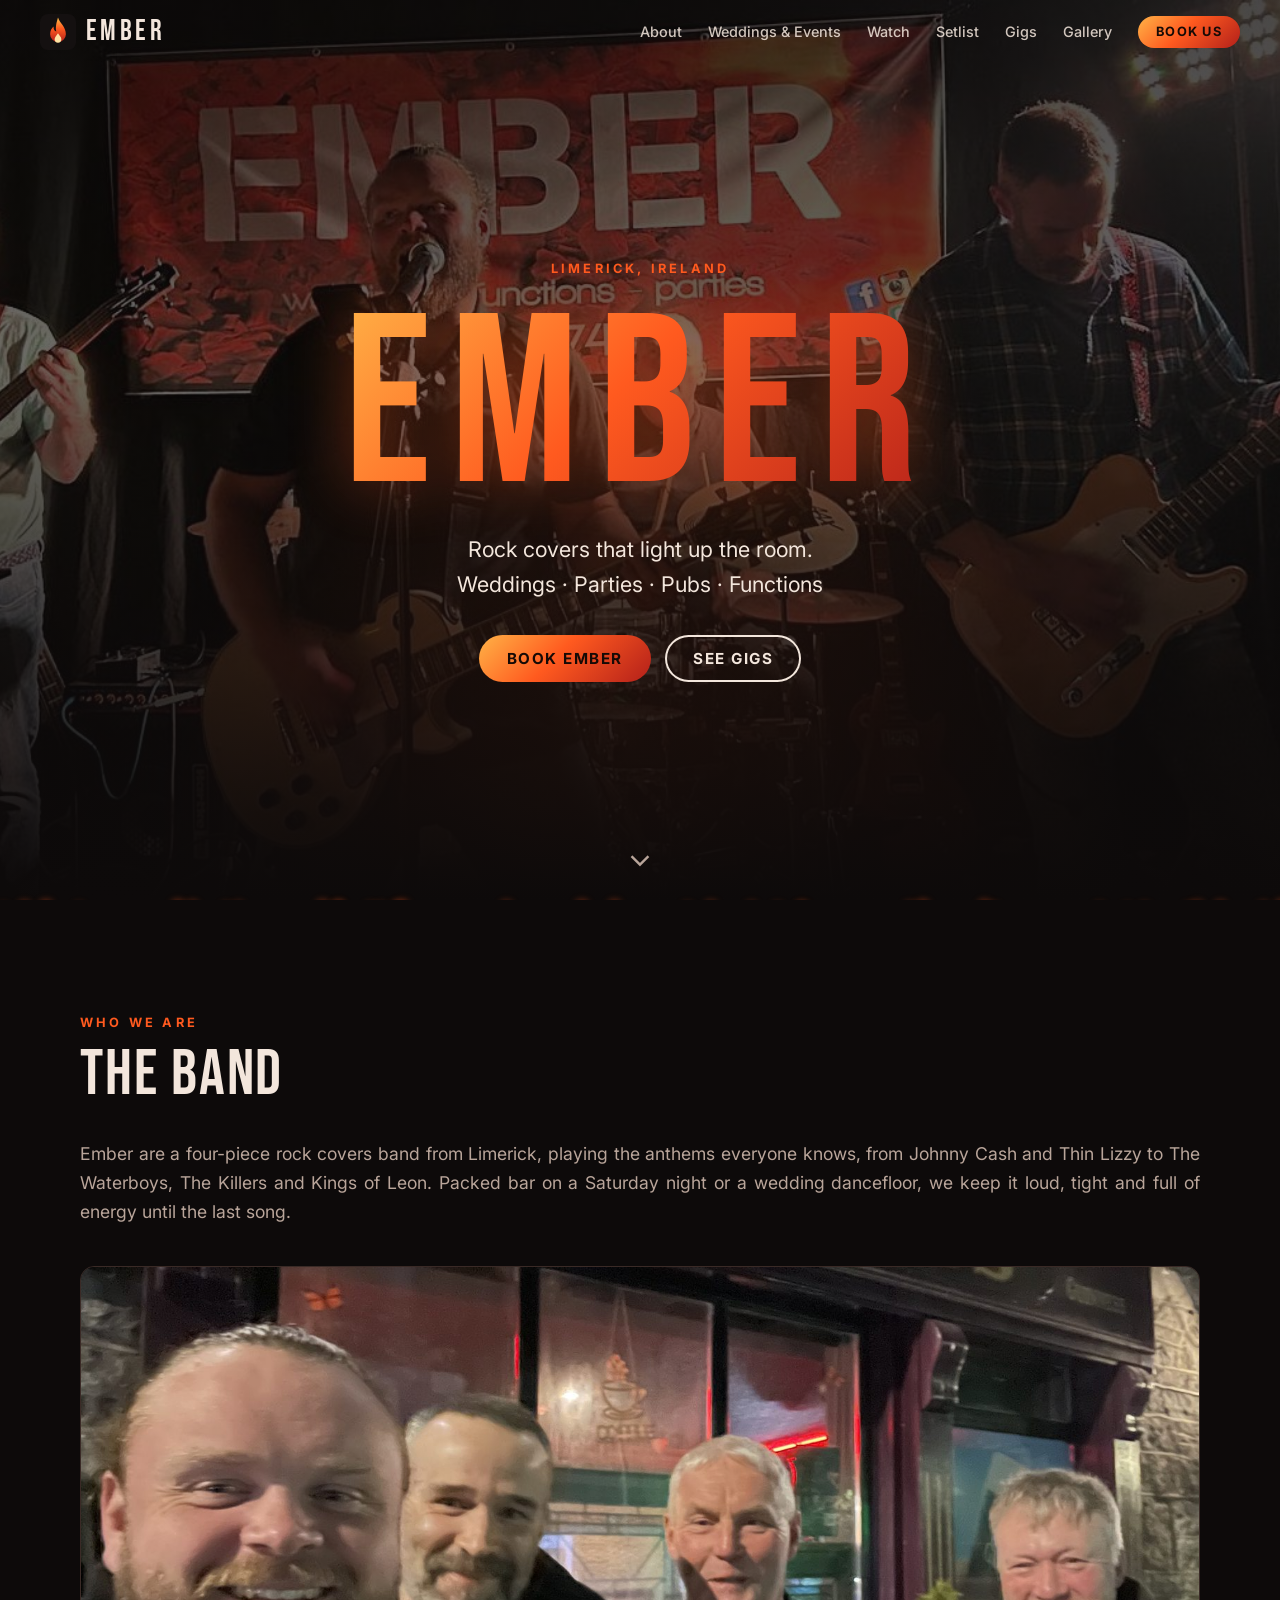
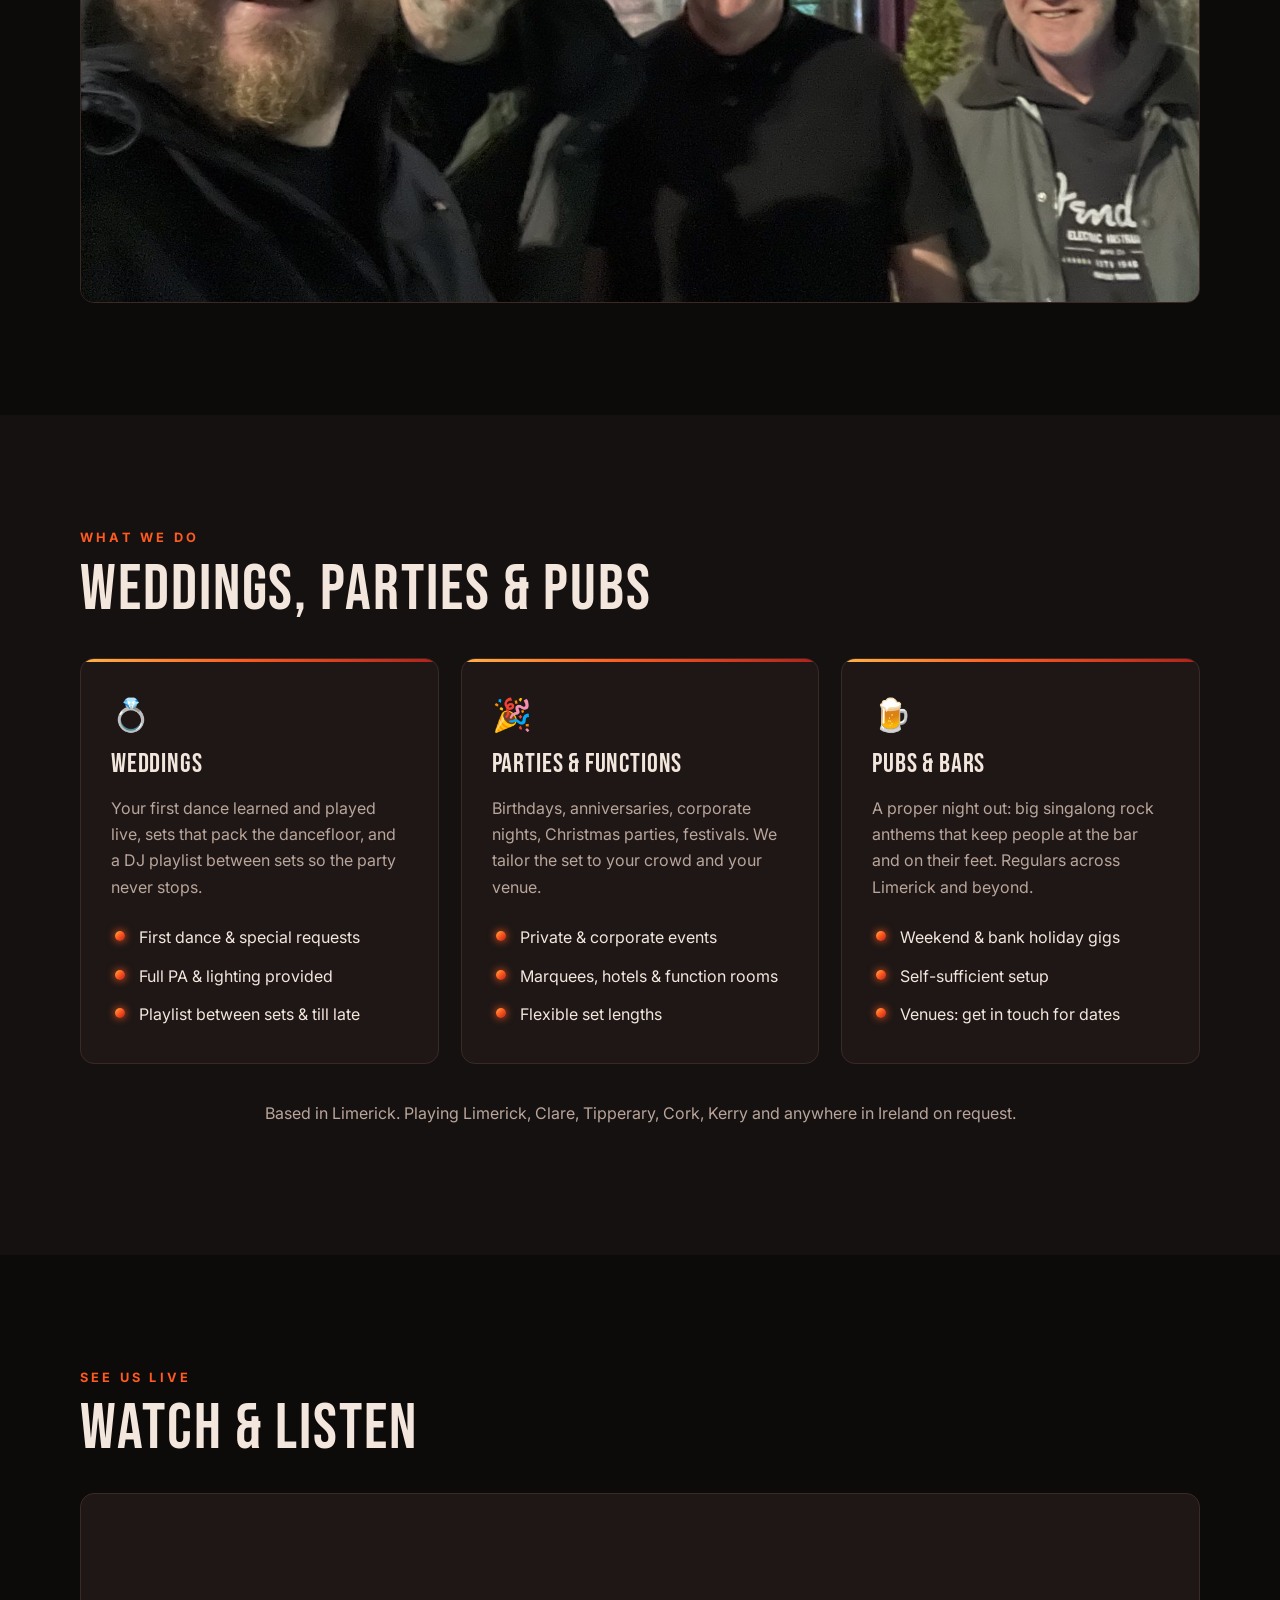
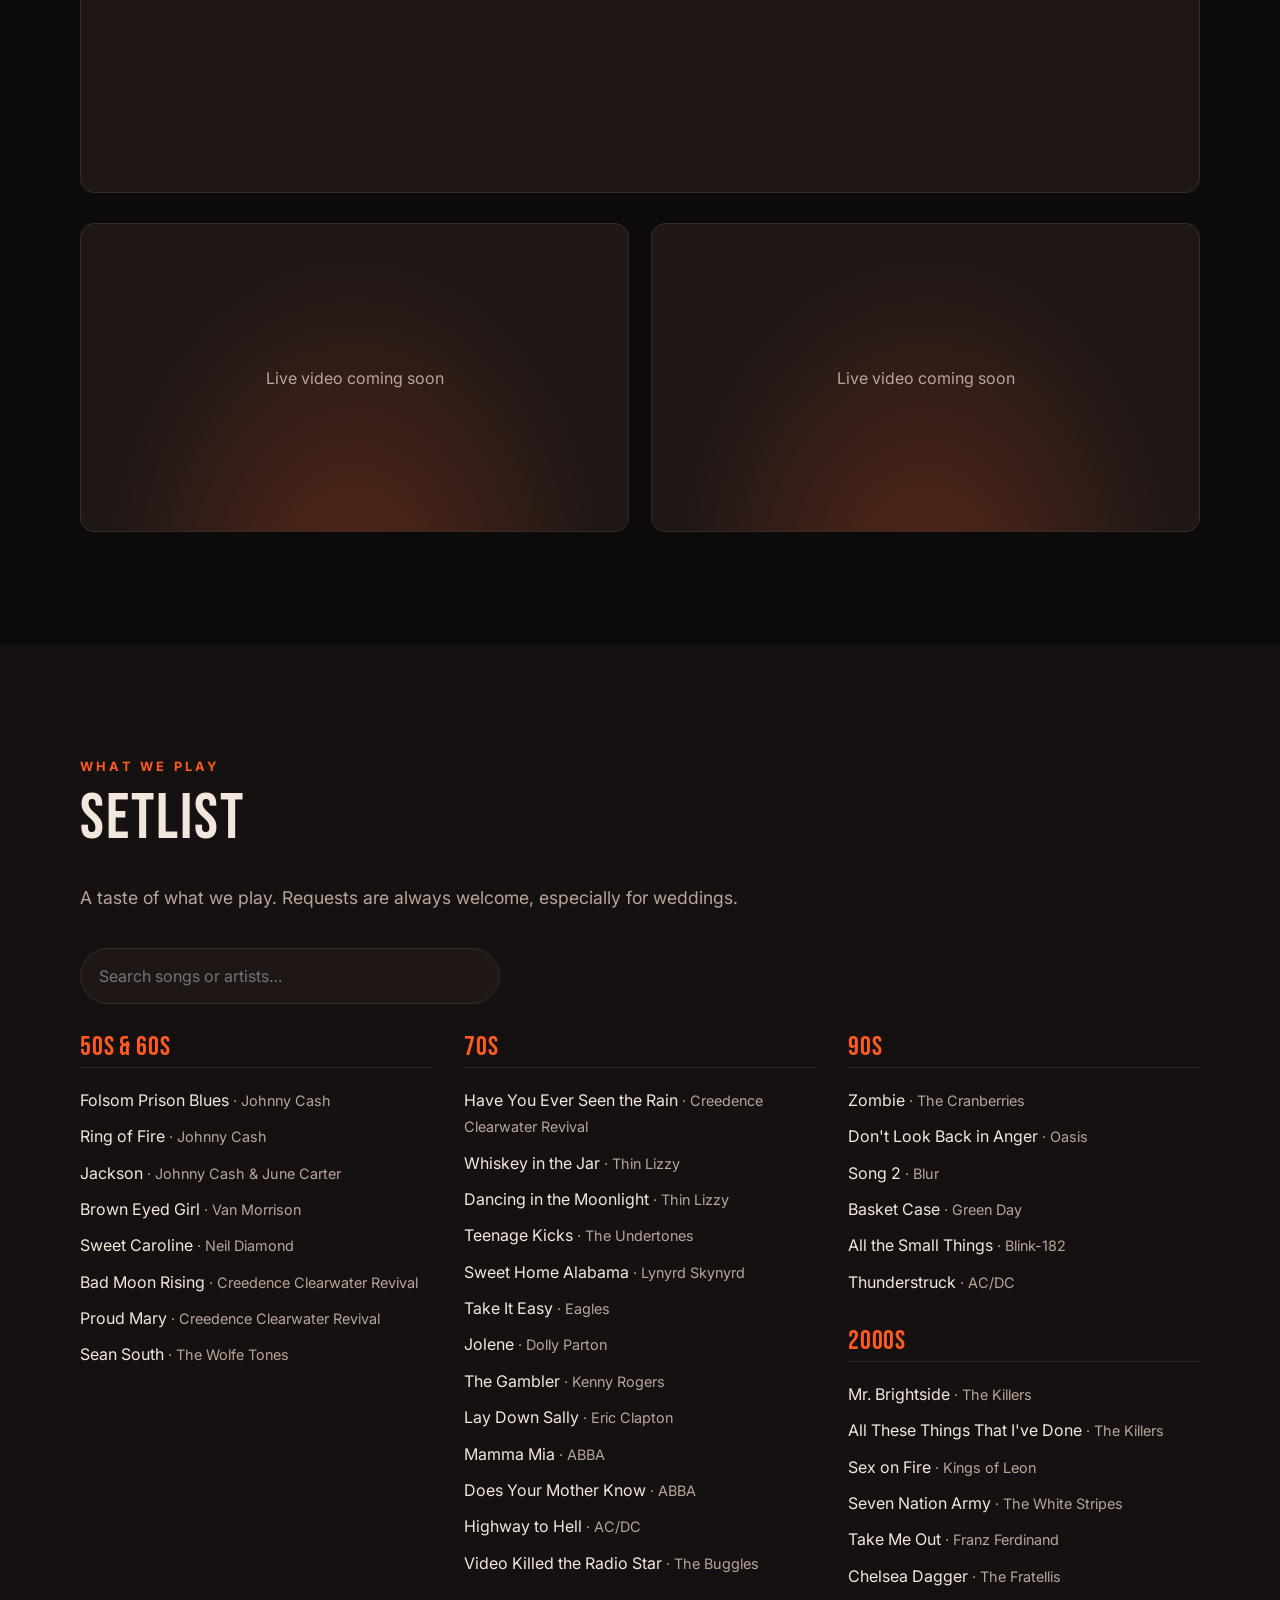
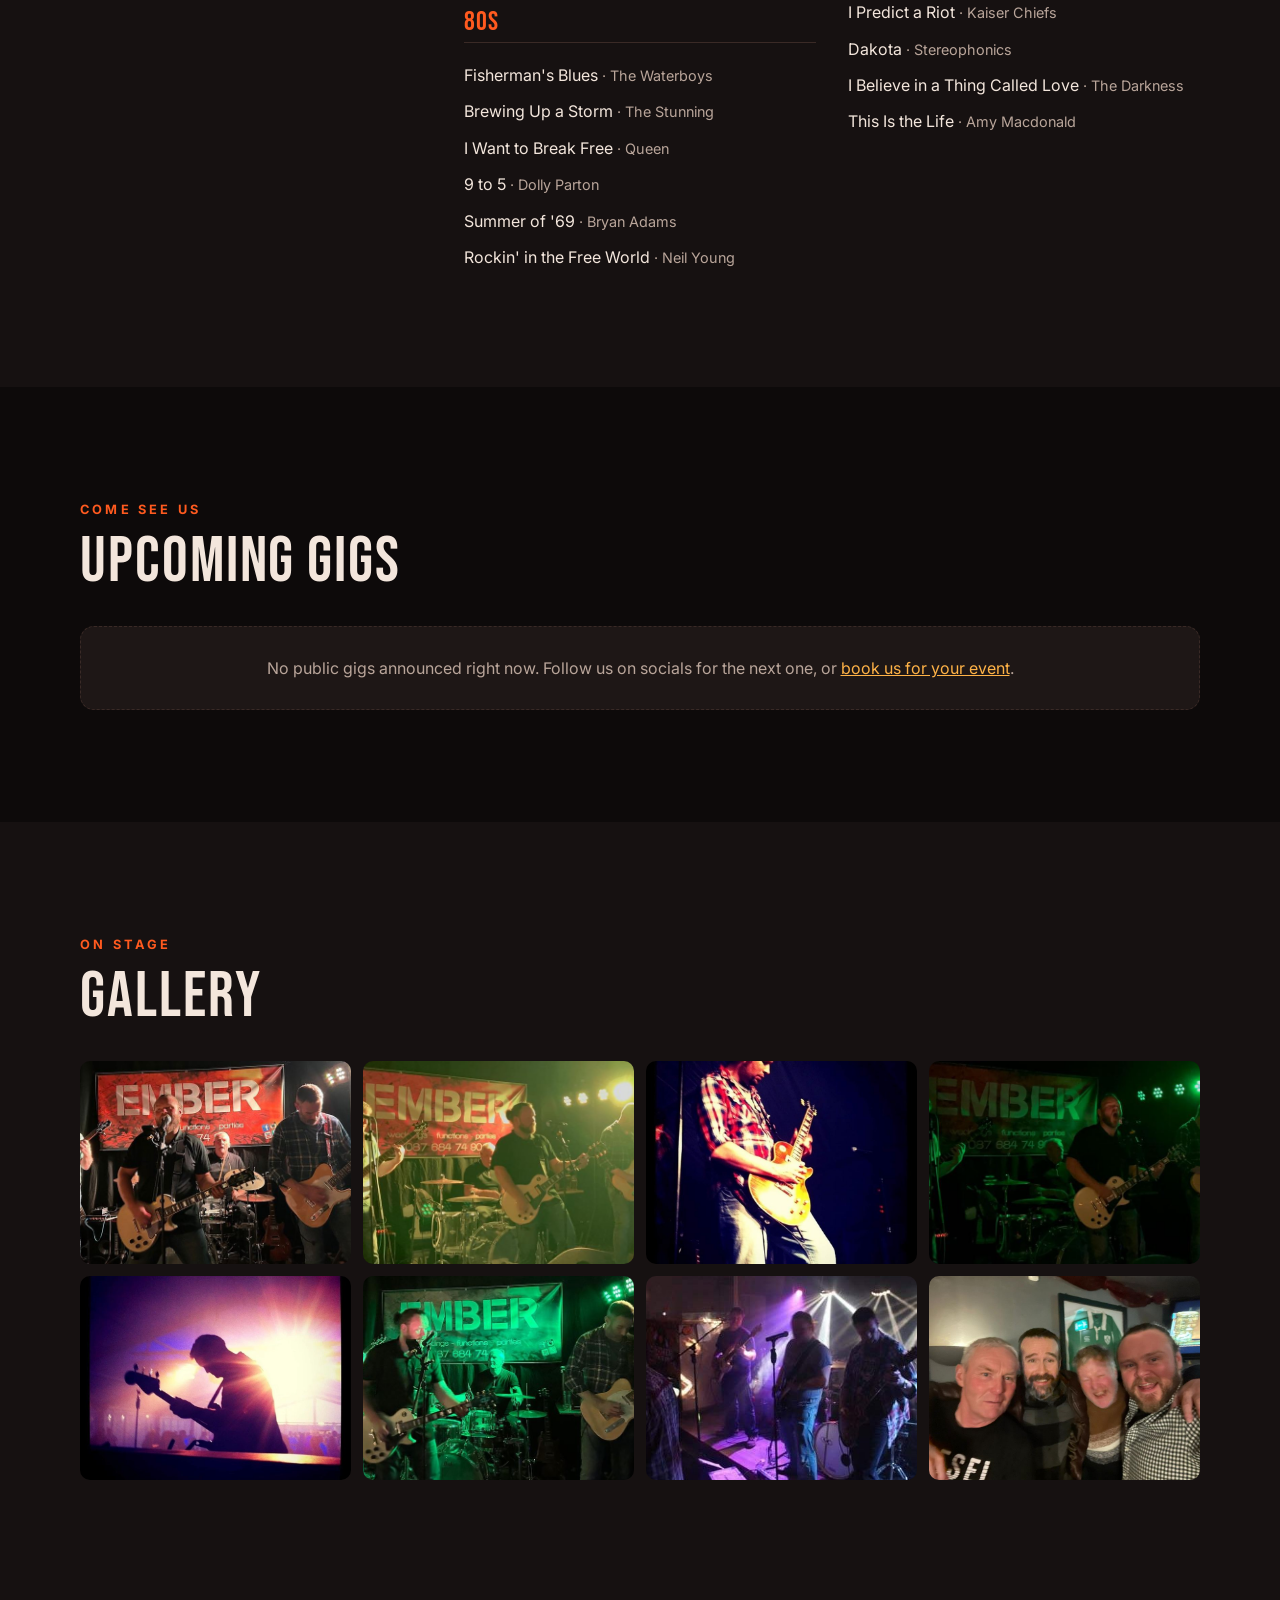
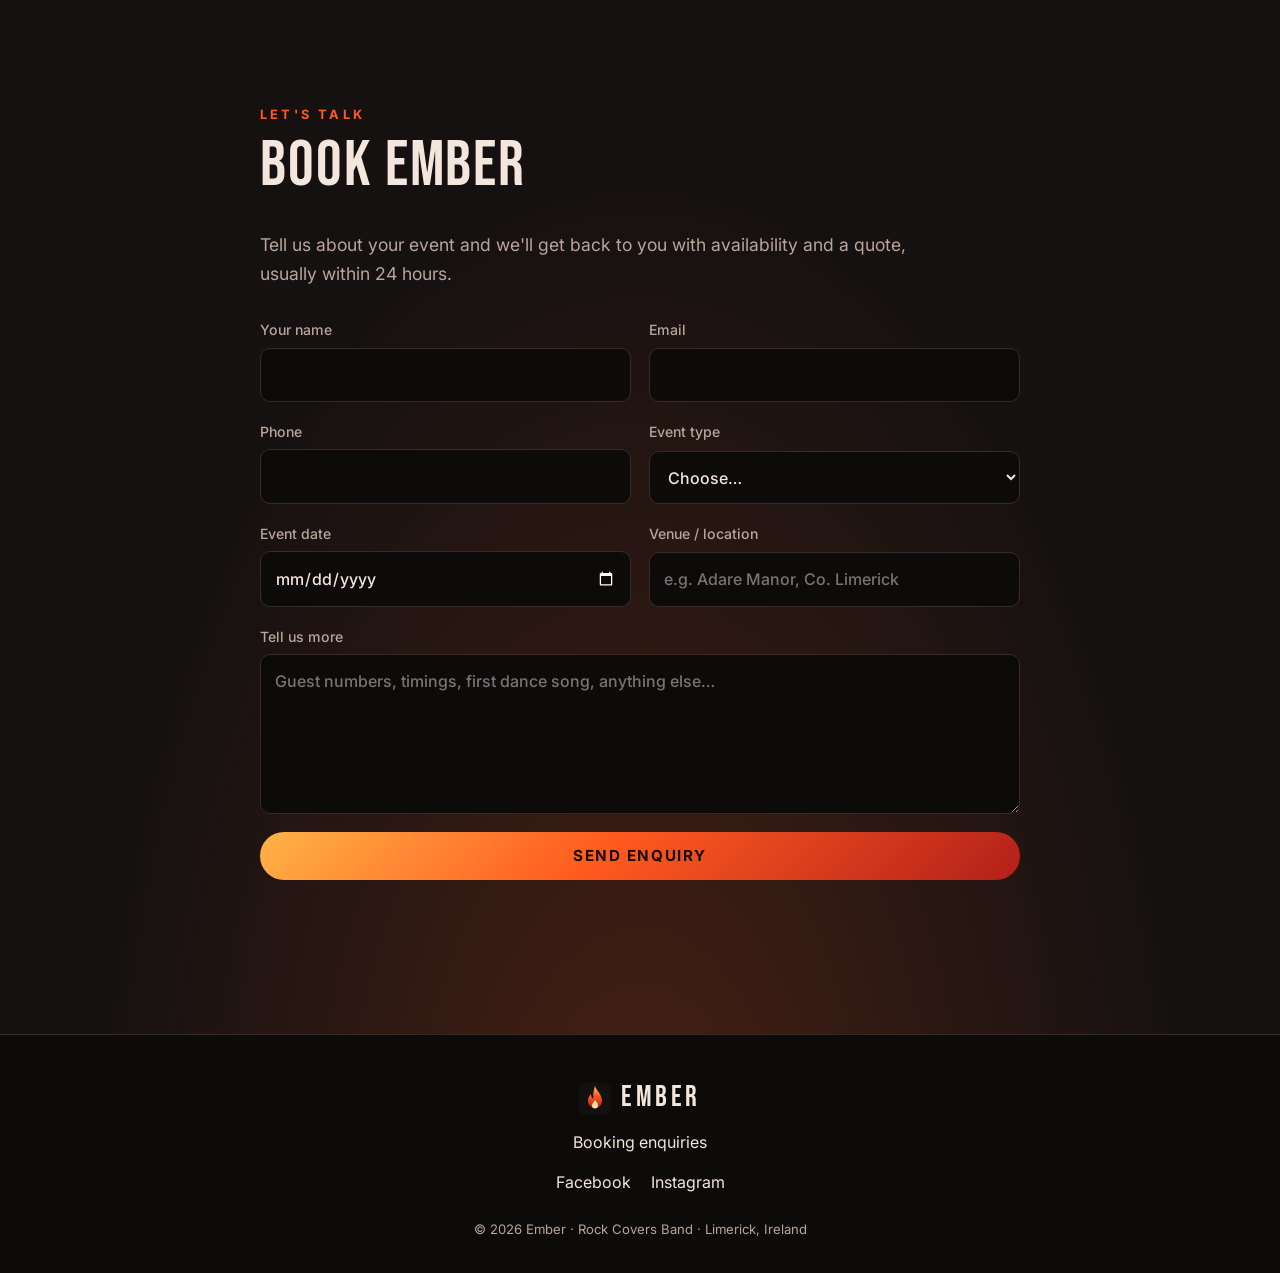
==== commit c3110fad: "Remove the What People Say testimonials section Co-Authored-By: Claude Opus 5.5 <noreply@anthropic.c" ====
--- a/index.html
+++ b/index.html
@@ -190,29 +190,6 @@
       </div>
     </section>
 
-    <!-- TESTIMONIALS -->
-    <section class="section" id="reviews">
-      <div class="container">
-        <p class="eyebrow">Kind words</p>
-        <h2>What People Say</h2>
-        <!-- REPLACE: real quotes from couples and venues -->
-        <div class="quotes">
-          <blockquote class="quote">
-            <p>&ldquo;Placeholder: add a real quote from a happy couple here.&rdquo;</p>
-            <footer>Couple's names, wedding venue</footer>
-          </blockquote>
-          <blockquote class="quote">
-            <p>&ldquo;Placeholder: add a real quote from a bar manager here.&rdquo;</p>
-            <footer>Name, bar name</footer>
-          </blockquote>
-          <blockquote class="quote">
-            <p>&ldquo;Placeholder: add a real quote from a party or function here.&rdquo;</p>
-            <footer>Name, event</footer>
-          </blockquote>
-        </div>
-      </div>
-    </section>
-
     <!-- BOOKING -->
     <section class="section section--glow" id="book">
       <div class="container container--narrow">
--- a/css/style.css
+++ b/css/style.css
@@ -129,6 +129,7 @@
 @keyframes bob { 50% { transform: translate(-50%, 6px); } }
 
 /* ===== About ===== */
+@media (min-width: 700px) { #about .lead { max-width: none; text-align: justify; } }
 .band-photo { width: 100%; height: auto; margin-top: 40px; border-radius: var(--radius); border: 1px solid var(--line); }
 
 /* ===== Services ===== */
@@ -207,12 +208,6 @@
 .lightbox__prev { left: 6px; top: 50%; transform: translateY(-50%); }
 .lightbox__next { right: 6px; top: 50%; transform: translateY(-50%); }
 
-/* ===== Testimonials ===== */
-.quotes { display: grid; grid-template-columns: repeat(auto-fit, minmax(260px, 1fr)); gap: 22px; margin-top: 30px; }
-.quote { margin: 0; background: var(--surface); border-left: 3px solid var(--ember); border-radius: var(--radius); padding: 26px; }
-.quote p { font-size: 1.08rem; margin: 0 0 14px; }
-.quote footer { color: var(--muted); font-size: .9rem; }
-
 /* ===== Form ===== */
 .form { margin-top: 30px; display: grid; gap: 18px; }
 .form__row { display: grid; grid-template-columns: 1fr 1fr; gap: 18px; }
